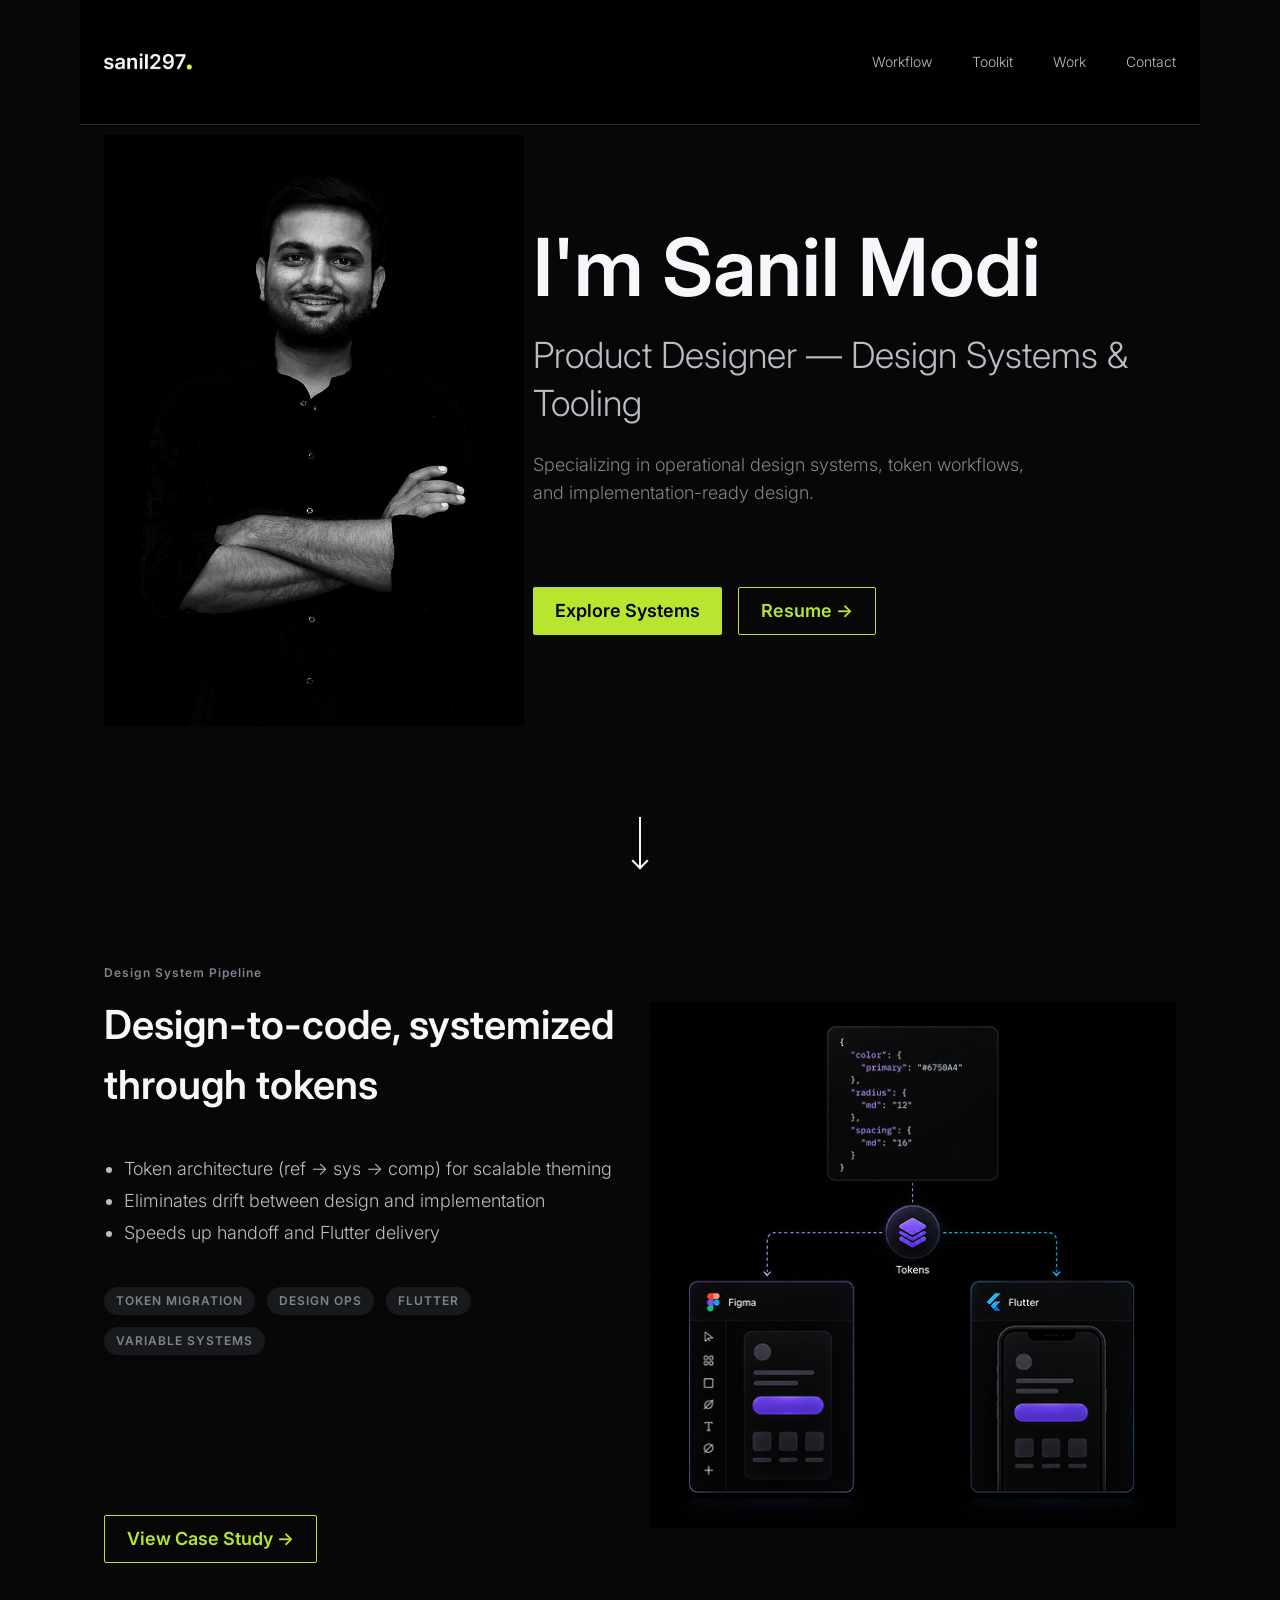
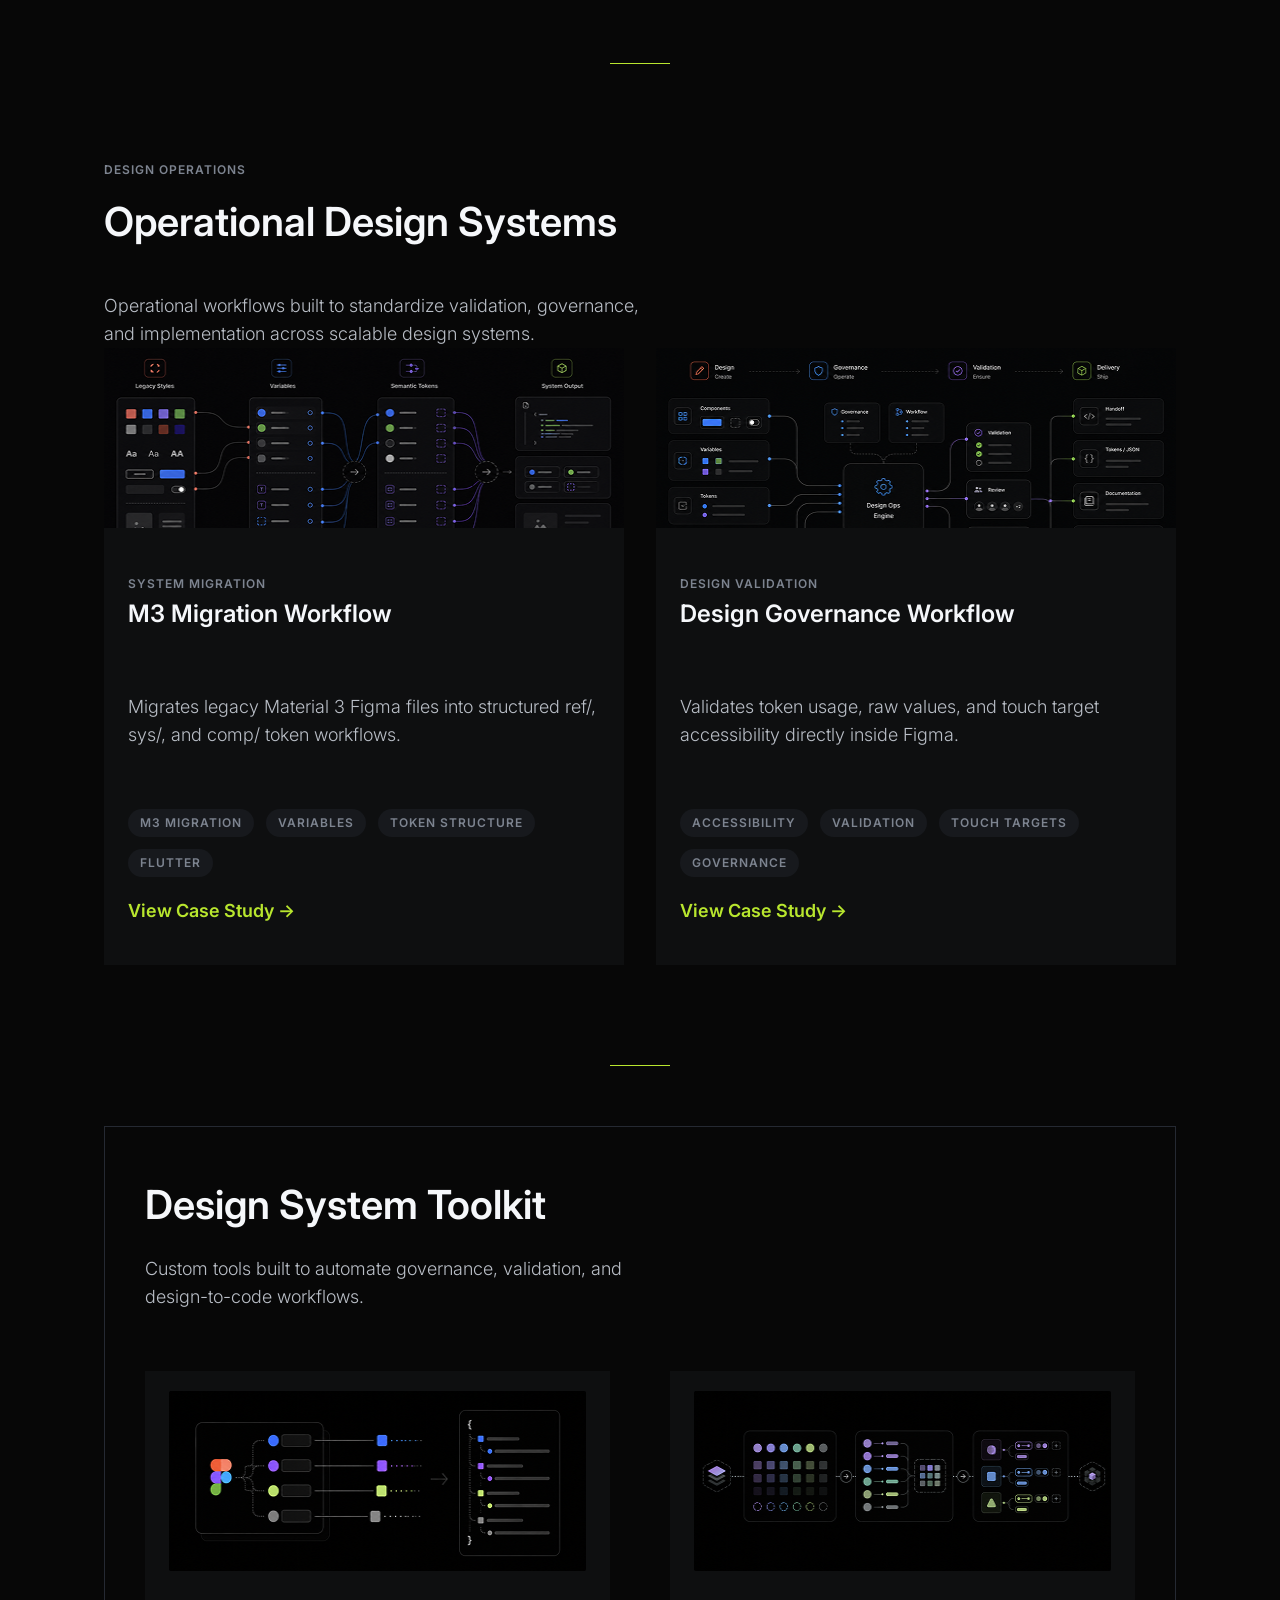
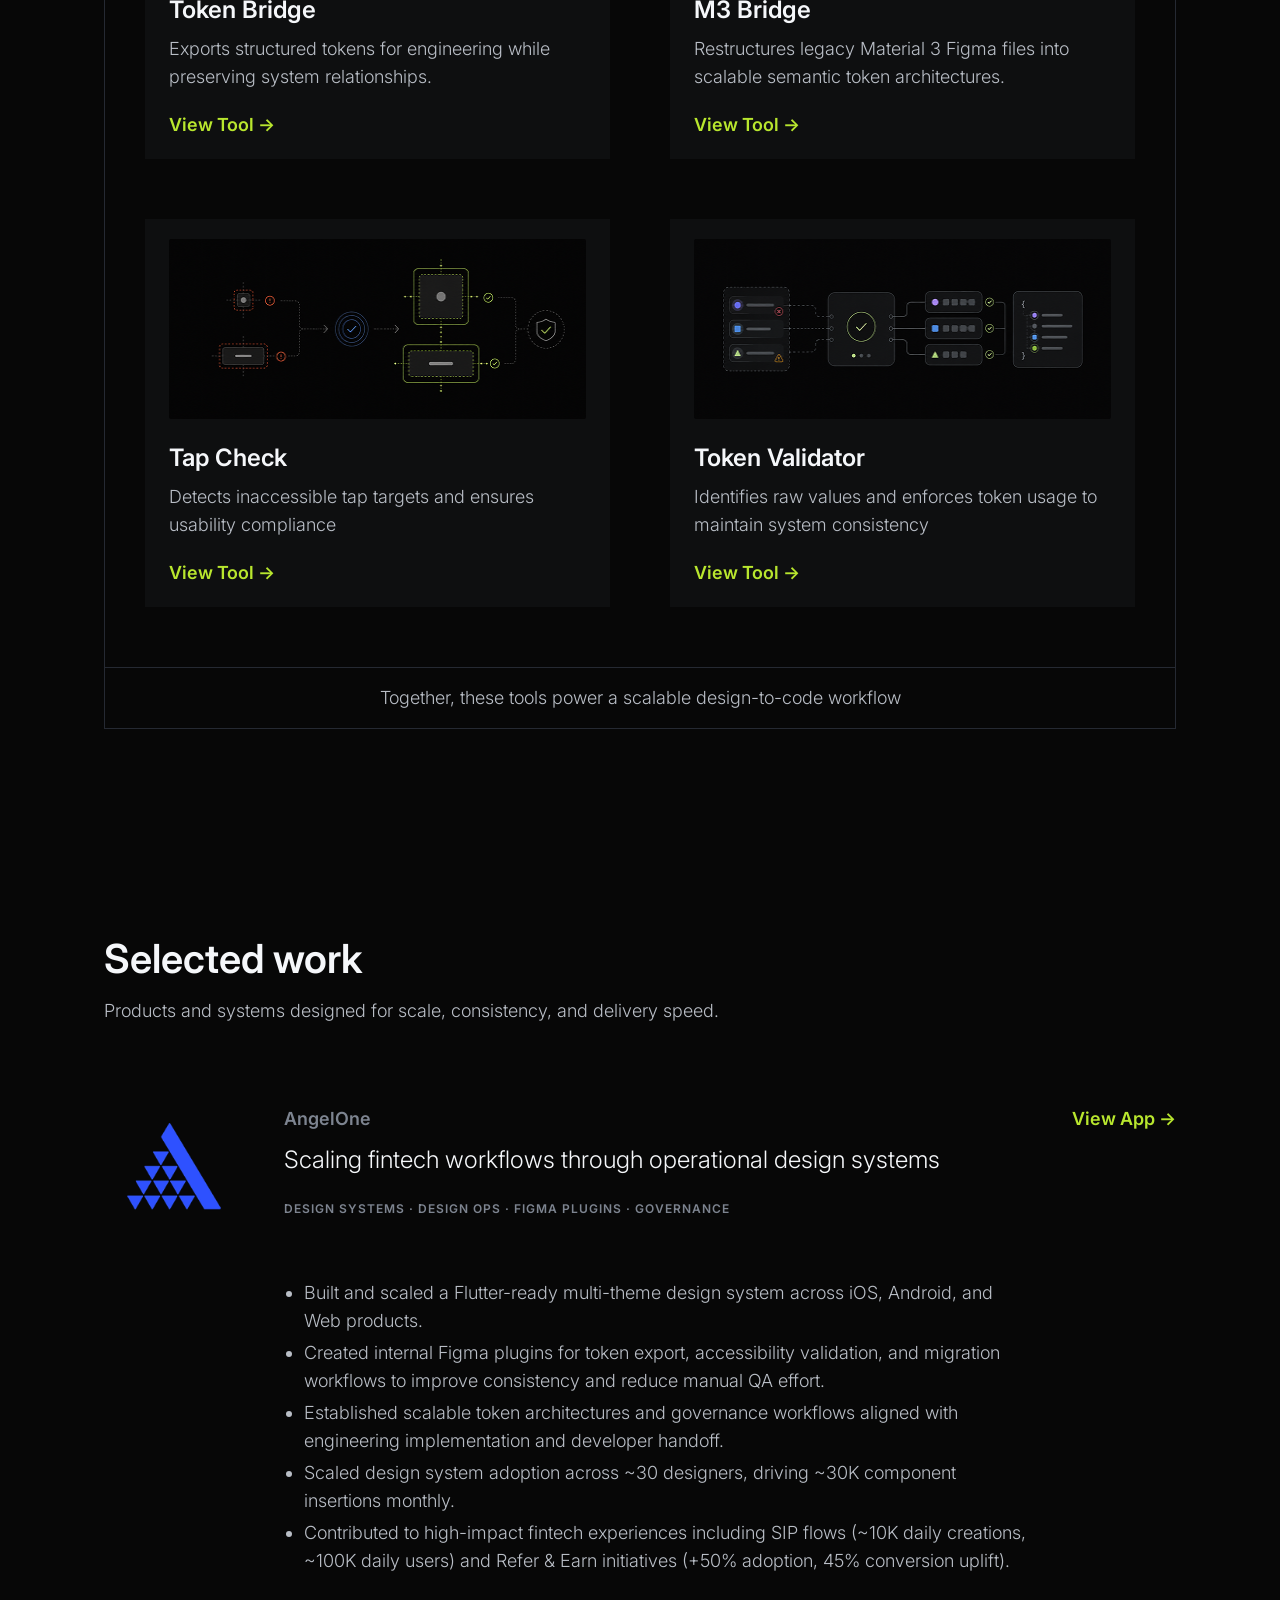
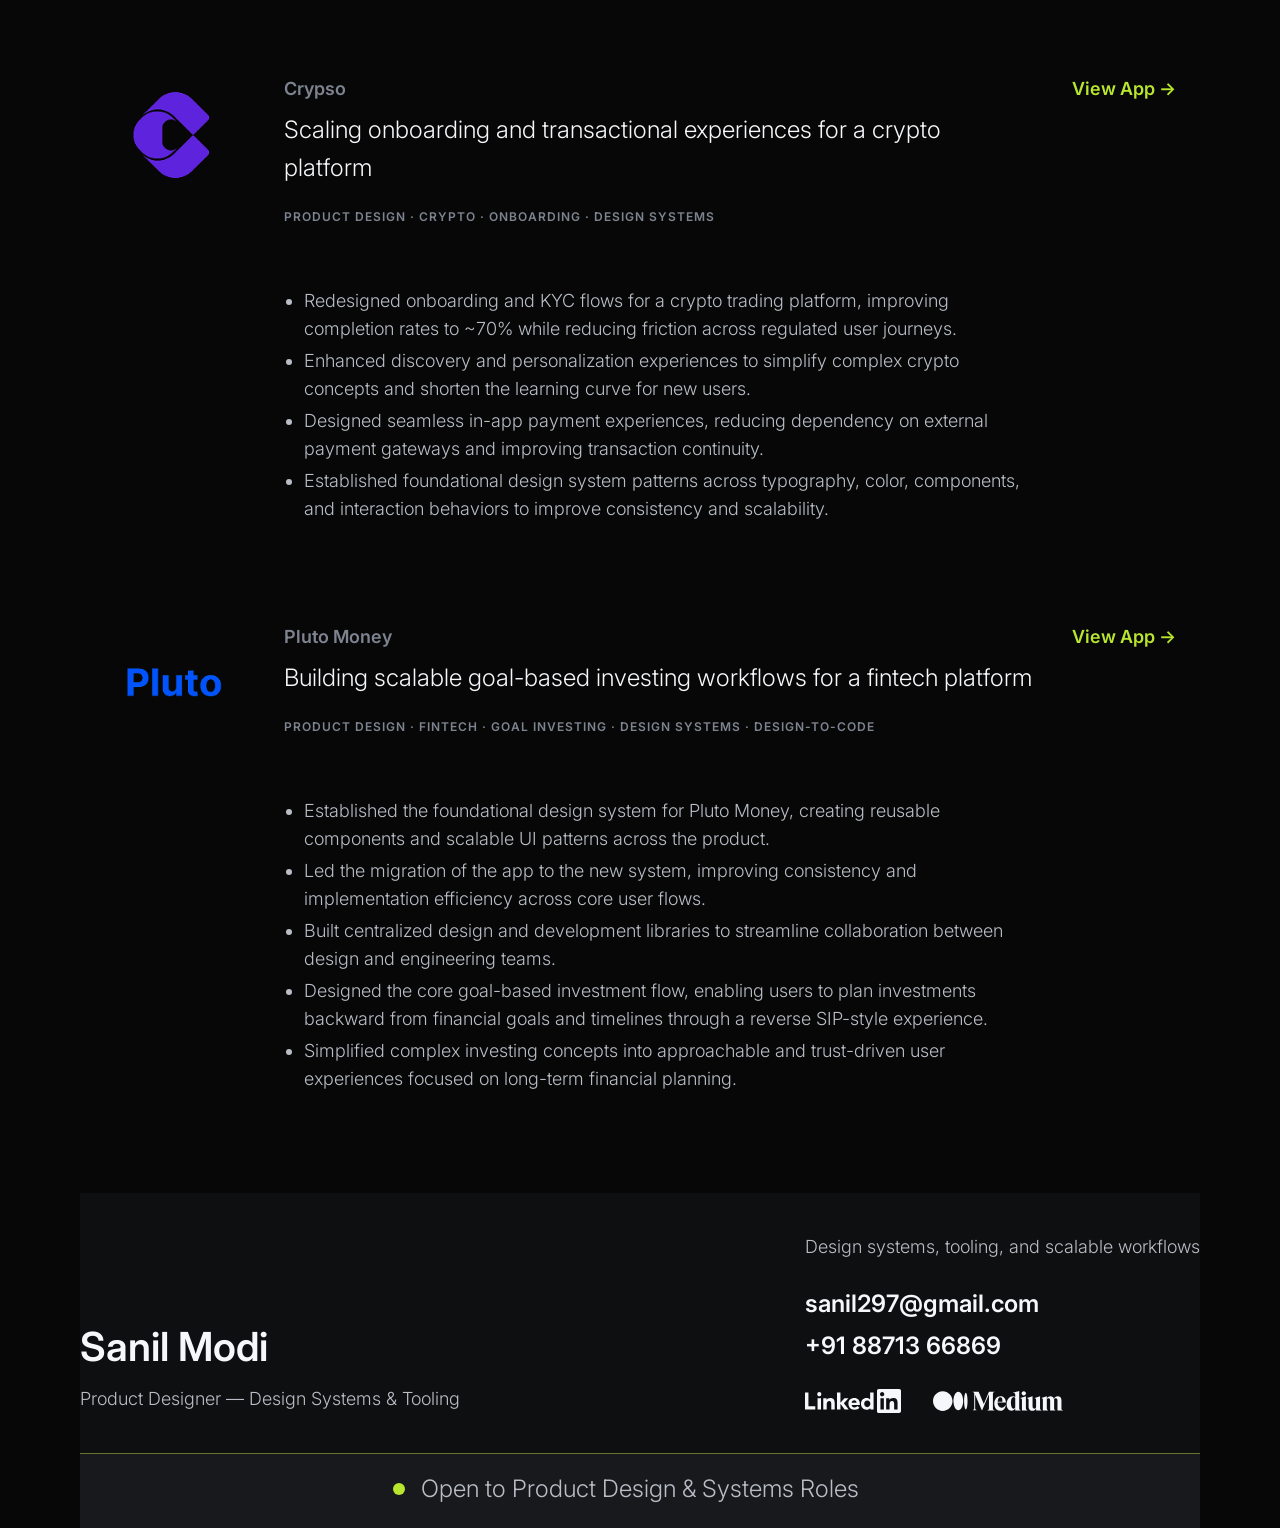
==== index.html @ 018dce3c "link updated for footer" ====
<!DOCTYPE html>
<html lang="en">

<head>
    <meta charset="UTF-8" />
    <meta name="viewport" content="width=device-width, initial-scale=1.0" />

    <title>Sanil Modi - Product Designer</title>

    <link rel="preconnect" href="https://fonts.googleapis.com">
    <link rel="preconnect" href="https://fonts.gstatic.com" crossorigin>

    <link href="https://fonts.googleapis.com/css2?family=Inter:wght@300;400;500;600;700;800&display=swap"
        rel="stylesheet" />

    <link rel="stylesheet" href="style.css" />
</head>

<body>

    <div class="page-container">
        <!-- NAVBAR -->

        <header class="navbar">

            <a href="index.html">
                <img class="logo_img" src="assets/sanil297_logo.png" alt="">

            </a>

            <nav class="nav-links" id="navLinks">

                <a href="#workflow" class="bdy14">
                    Workflow
                </a>

                <a href="#toolkit" class="bdy14">
                    Toolkit
                </a>

                <a href="#work" class="bdy14">
                    Work
                </a>

                <a href="#contact" class="bdy14">
                    Contact
                </a>

            </nav>

            <div class="menu-btn" id="menuBtn">
                ☰
            </div>

        </header>


        <!-- HERO -->

        <section class="hero">

            <div class="hero-image">
                <img src="assets/home_1.png" alt="Sanil">
            </div>

            <div class="hero-content">

                <h1 class="hdln60-bld">
                    I'm Sanil Modi
                </h1>

                <h2 class="lbl36">
                    Product Designer — Design Systems & Tooling
                </h2>

                <p class="bdy18 margin-bottom-80">
                    Specializing in operational design systems, token workflows, and implementation-ready design.
                </p>

                <div class="hero-buttons">

                    <a href="#workflow" class="btn btn-primary bdy14-bld">
                        Explore Systems
                    </a>

                    <a href="resume.html" class="btn btn-secondary bdy14-bld" target="_blank">
                        Resume →
                    </a>

                </div>
            </div>

        </section>

        <div class="hero-scroll">
            <a href="#workflow" class="scroll-arrow"></a>
        </div>


        <!-- PIPELINE -->

        <section class="section" id="workflow">

            <div class="section-grid">

                <div class="section-left">

                    <span class="section-label mt12-bld">
                        Design System Pipeline
                    </span>

                    <h2 class="hdln40-bld margin-bottom-40">
                        Design-to-code,
                        systemized through tokens
                    </h2>


                    <ul class="workflow-list bdy18 txt2 margin-bottom-40 ">
                        <li>
                            Token architecture (ref → sys → comp) for scalable theming
                        </li>
                        <li>
                            Eliminates drift between design and implementation
                        </li>
                        <li>
                            Speeds up handoff and Flutter delivery
                        </li>
                    </ul>

                    <div class="tag-group margin-bottom-160">

                        <span class="mt12">TOKEN MIGRATION</span>
                        <span class="mt12">DESIGN OPS</span>
                        <span class="mt12">FLUTTER</span>
                        <span class="mt12">VARIABLE SYSTEMS</span>

                    </div>

                    <a href="workflow-design-to-code.html" class="btn btn-secondary bdy14-bld">
                        View Case Study →
                    </a>

                </div>

                <div class="section-right">
                    <img src="assets/home_2.png" alt="">
                </div>

            </div>

        </section>

        <div class="insight-divider-na"></div>

        <!-- DESIGN OPERATIONS -->

        <section class="section">

            <div class="section-header">

                <span class="section-label mt12">
                    DESIGN OPERATIONS
                </span>

                <h2 class="hdln40-bld margin-bottom-40">
                    Operational Design Systems
                </h2>

                <p class="bdy18">
                    Operational workflows built to standardize validation, governance, <br>
                    and implementation across scalable design systems.
                </p>

            </div>

            <div class="operational-grid">

                <!-- CARD 1 -->

                <div class="operational-card">

                    <img src="assets/home_3.png" alt="Migration Workflow">

                    <div class="operational-content">

                        <span class="mt12 txt3 margin-bottom-8">
                            SYSTEM MIGRATION
                        </span>

                        <h3 class="lbl24-bld margin-bottom-60">
                            M3 Migration Workflow
                        </h3>

                        <p class="bdy18 txt2 margin-bottom-60">
                            Migrates legacy Material 3 Figma files into structured ref/, sys/, and comp/ token
                            workflows.
                        </p>

                        <div class="tag-group">

                            <span class="mt12">M3 Migration</span>
                            <span class="mt12">Variables</span>
                            <span class="mt12">Token Structure</span>
                            <span class="mt12">Flutter</span>

                        </div>

                        <a href="#" class="work-link lbl18-bld margin-top-100">
                            View Case Study →
                        </a>

                    </div>

                </div>

                <!-- DESIGN VALIDATION -->

                <div class="operational-card">

                    <img src="assets/home_4.png" alt="Governance Workflow">

                    <div class="operational-content">

                        <span class="mt12 txt3 margin-bottom-8 ">
                            DESIGN VALIDATION
                        </span>

                        <h3 class="lbl24-bld margin-bottom-60">
                            Design Governance Workflow
                        </h3>

                        <p class="bdy18 txt2 margin-bottom-60">
                            Validates token usage, raw values, and touch target accessibility directly inside Figma.
                        </p>

                        <div class="tag-group">

                            <span class="mt12">ACCESSIBILITY</span>
                            <span class="mt12">Validation</span>
                            <span class="mt12">Touch Targets</span>
                            <span class="mt12">Governance</span>

                        </div>

                        <a href="#" class="work-link lbl18-bld margin-top-100">
                            View Case Study →
                        </a>

                    </div>

                </div>

            </div>

        </section>

        <div class="insight-divider-na"></div>

        <!-- Design System Toolkit -->

        <section class="section" id="toolkit">
            <div class="toolkit-border-section">
                <div class="content">
                    <div class="section-header">

                        <h2 class="hdln40-bld margin-bottom-20">
                            Design System Toolkit
                        </h2>

                        <p class="bdy18 margin-bottom-60">
                            Custom tools built to automate governance, validation, and <br>
                            design-to-code workflows.
                        </p>

                    </div>

                    <div class="toolkit-grid">

                        <div class="tool-card">

                            <img src="assets/home_5.png" alt="">

                            <h3 class="lbl24-bld">
                                Token Bridge
                            </h3>

                            <p class="bdy18">
                                Exports structured tokens for engineering while preserving system relationships.
                            </p>

                            <a href="token-bridge.html" class="work-link lbl18-bld margin-top-100">
                                View Tool →
                            </a>

                        </div>

                        <div class="tool-card">

                            <img src="assets/home_6.png" alt="">

                            <h3 class="lbl24-bld">
                                M3 Bridge
                            </h3>

                            <p class="bdy18">
                                Restructures legacy Material 3 Figma files into scalable semantic token architectures.
                            </p>

                            <a href="m3-bridge.html" class="work-link lbl18-bld margin-top-100">
                                View Tool →
                            </a>

                        </div>

                        <div class="tool-card">

                            <img src="assets/home_7.png" alt="">

                            <h3 class="lbl24-bld">
                                Tap Check
                            </h3>

                            <p class="bdy18">
                                Detects inaccessible tap targets and ensures usability compliance
                            </p>

                            <a href="tapcheck.html" class="work-link lbl18-bld margin-top-100">
                                View Tool →
                            </a>

                        </div>

                        <div class="tool-card">

                            <img src="assets/home_8.png" alt="">

                            <h3 class="lbl24-bld">
                                Token Validator
                            </h3>

                            <p class="bdy18">
                                Identifies raw values and enforces token usage to maintain system consistency
                            </p>

                            <a href="token-validator.html" class="work-link lbl18-bld margin-top-100">
                                View Tool →
                            </a>

                        </div>

                    </div>
                </div>

                <div class="card-footer bdy18">
                    Together, these tools power a scalable design-to-code workflow
                </div>

                <!-- <div class="note bdy18">
                    Together, these tools power a scalable design-to-code workflow
                </div> -->
            </div>
        </section>


        <!-- SELECTED WORK -->

        <section class="section" id="work">

            <div class="section-header margin-bottom-80">

                <h2 class="hdln40-bld margin-bottom-8">
                    Selected work
                </h2>

                <p class="bdy18">
                    Products and systems designed for scale, consistency, and delivery speed.
                </p>

            </div>

            <div class="work-list">


                <div class="work-item">

                    <img src="assets/home_9.png" alt="">

                    <div class="work-content">

                        <p class="section-label margin-bottom-8 lbl18-bld">
                            AngelOne
                        </p>

                        <h3 class="lbl24">
                            Scaling fintech workflows through operational design systems
                        </h3>

                        <p class="mt12">
                            DESIGN SYSTEMS · DESIGN OPS · FIGMA PLUGINS · GOVERNANCE
                        </p>

                        <ul class="workflow-list margin-top-40 bdy18 txt2">
                            <li>
                                Built and scaled a Flutter-ready multi-theme design system across iOS, Android, and Web
                                products.
                            </li>
                            <li>
                                Created internal Figma plugins for token export, accessibility validation, and migration
                                workflows to improve consistency and reduce manual QA effort.
                            </li>
                            <li>
                                Established scalable token architectures and governance workflows aligned with
                                engineering implementation and developer handoff.
                            </li>
                            <li>
                                Scaled design system adoption across ~30 designers, driving ~30K component insertions
                                monthly.
                            </li>
                            <li>
                                Contributed to high-impact fintech experiences including SIP flows (~10K daily
                                creations, ~100K daily users) and Refer & Earn initiatives (+50% adoption, 45%
                                conversion uplift).
                            </li>
                        </ul>
                    </div>

                    <a href="#" class="work-link lbl18-bld">
                        View App →
                    </a>

                </div>


                <div class="work-item">

                    <img src="assets/home_10.png" alt="">

                    <div class="work-content">
                        <p class="section-label margin-bottom-8 lbl18-bld">
                            Crypso
                        </p>

                        <h3 class="lbl24">
                            Scaling onboarding and transactional experiences for a crypto platform
                        </h3>

                        <p class="mt12">
                            PRODUCT DESIGN · CRYPTO · ONBOARDING · DESIGN SYSTEMS
                        </p>

                        <ul class="workflow-list margin-top-40 bdy18 txt2">
                            <li>
                                Redesigned onboarding and KYC flows for a crypto trading platform, improving completion
                                rates to ~70% while reducing friction across regulated user journeys.
                            </li>
                            <li>
                                Enhanced discovery and personalization experiences to simplify complex crypto concepts
                                and shorten the learning curve for new users.
                            </li>
                            <li>
                                Designed seamless in-app payment experiences, reducing dependency on external payment
                                gateways and improving transaction continuity.
                            </li>
                            <li>
                                Established foundational design system patterns across typography, color, components,
                                and interaction behaviors to improve consistency and scalability.
                            </li>
                        </ul>
                    </div>

                    <a href="#" class="work-link lbl18-bld">
                        View App →
                    </a>

                </div>


                <div class="work-item">

                    <img src="assets/home_11.png" alt="">

                    <div class="work-content">
                        <p class="section-label margin-bottom-8 lbl18-bld">
                            Pluto Money
                        </p>

                        <h3 class="lbl24">
                            Building scalable goal-based investing workflows for a fintech platform
                        </h3>

                        <p class="mt12">
                            PRODUCT DESIGN · FINTECH · GOAL INVESTING · DESIGN SYSTEMS · DESIGN-TO-CODE
                        </p>

                        <ul class="workflow-list margin-top-40 bdy18 txt2">
                            <li>
                                Established the foundational design system for Pluto Money, creating reusable components
                                and scalable UI patterns across the product.
                            </li>
                            <li>
                                Led the migration of the app to the new system, improving consistency and implementation
                                efficiency across core user flows.
                            </li>
                            <li>
                                Built centralized design and development libraries to streamline collaboration between
                                design and engineering teams.
                            </li>
                            <li>
                                Designed the core goal-based investment flow, enabling users to plan investments
                                backward from financial goals and timelines through a reverse SIP-style experience.
                            </li>
                            <li>
                                Simplified complex investing concepts into approachable and trust-driven user
                                experiences focused on long-term financial planning.
                            </li>
                        </ul>
                    </div>

                    <a href="#" class="work-link lbl18-bld">
                        View App →
                    </a>

                </div>

            </div>

        </section>

        <!-- FOOTER -->

        <footer class="footer" id="contact">

            <!-- MAIN -->

            <div class="footer-main">

                <!-- LEFT -->

                <div class="footer-left">

                    <h2 class="hdln40-bld">
                        Sanil Modi
                    </h2>

                    <p class="bdy18 text2">
                        Product Designer — Design Systems & Tooling
                    </p>

                </div>

                <!-- RIGHT -->

                <div class="footer-right">

                    <p class="bdy18 footer-note">
                        Design systems, tooling, and scalable workflows
                    </p>

                    <div class="footer-contact">

                        <a href="mailto:sanil297@gmail.com" class="lbl24-bld">
                            sanil297@gmail.com
                        </a>

                        <a href="tel:+918871368690" class="lbl24-bld">
                            +91 88713 66869
                        </a>

                    </div>

                    <div class="footer-socials">

                        <a href="https://www.linkedin.com/in/sanil297" class="social-link bdy18-bld">
                            <img class="linkedIn" src="assets/linkedin.svg" alt="">
                        </a>

                        <a href="https://medium.com/@sanil297" class="social-link bdy18-bld">
                            <img class="medium" src="assets/medium.svg" alt="">
                        </a>

                    </div>

                </div>

            </div>

            <!-- BOTTOM -->
            <div class="footer-bottom">
                <div class="footer-live">
                    <span class="live-dot dot-lg"></span>

                    <p class="lbl24">
                        Open to Product Design & Systems Roles
                    </p>
                </div>
            </div>

        </footer>

    </div>

    <script src="script.js"></script>

</body>

</html>
---- style.css ----
:root {

    /* =========================================
       COLORS
    ========================================== */

    --bg1: #070707;
    --bg2: #0E0F10;
    --bg3: #17191D;

    --txt1: #F5F7FA;
    --txt2: #B9BEC6;
    --txt3: #7D8490;

    --highlight: #B8E62E;

    --stroke: #252932;


    /* =========================================
       TYPOGRAPHY — FONT SIZE
    ========================================== */

    --hdln60: 80px;
    --hdln40: 40px;

    --lbl36: 36px;
    --lbl24: 24px;
    --lbl18: 18px;

    --bdy18: 18px;
    --bdy14: 14px;

    --mt12: 12px;
    --mt8: 10px;

    --code14: 14px;


    /* =========================================
       TYPOGRAPHY — LINE HEIGHT
    ========================================== */

    --lh-auto: 1;

    --lh-80: 80px;
    --lh-60: 60px;
    --lh-56: 56px;
    --lh-48: 48px;
    --lh-38: 38px;
    --lh-30: 30px;
    --lh-28: 28px;
    --lh-24: 24px;
    --lh-12: 12px;


    /* =========================================
       FONT WEIGHTS
    ========================================== */

    --fw-regular: 300;
    --fw-semibold: 600;


    /* =========================================
       SPACING
    ========================================== */

    --space-4: 4px;
    --space-8: 8px;
    --space-12: 12px;
    --space-16: 16px;
    --space-20: 20px;
    --space-24: 24px;
    --space-32: 32px;
    --space-38: 38px;
    --space-40: 40px;
    --space-48: 48px;
    --space-60: 60px;
    --space-80: 80px;
    --space-100: 100px;
    --space-120: 120px;
    --space-160: 160px;


    /* =========================================
       BORDER RADIUS
    ========================================== */

    --radius-sm: 2px;
    --radius-md: 12px;
    --radius-lg: 20px;


    /* =========================================
       CONTAINER
    ========================================== */

    --container: 1120px;
}


* {
    margin: 0;
    padding: 0;
    box-sizing: border-box;
}


html {
    scroll-behavior: smooth;
}


body {
    background: var(--bg1);
    color: var(--txt1);
    font-size: var(--bdy18);
    line-height: var(--lh-28);
    font-weight: var(--fw-regular);
    font-family: 'Inter', sans-serif;
    line-height: 1.5;
    -webkit-font-smoothing: antialiased;
}

/* PAGE CONTAINER */

.page-container {
    width: 100%;
    max-width: var(--container);
    margin: 0 auto;
}

img {
    width: 100%;
    display: block;
    object-fit: cover;
}


a {
    text-decoration: none;
}


.section {
    padding: var(--space-100) var(--space-24);
}


/* TYPOGRAPHY UTILITIES */

.hdln60-bld {
    font-size: var(--hdln60);
    line-height: var(--lh-80);
    font-weight: var(--fw-semibold);
}

.hdln40-bld {
    font-size: var(--hdln40);
    line-height: var(--lh-60);
    font-weight: var(--fw-semibold);
}

.lbl36 {
    font-size: var(--lbl36);
    line-height: var(--lh-48);
    font-weight: var(--fw-regular);
}

.lbl36-bld {
    font-size: var(--lbl36);
    line-height: var(--lh-48);
    font-weight: var(--fw-semibold);
}

.lbl24 {
    font-size: var(--lbl24);
    line-height: var(--lh-38);
    font-weight: var(--fw-regular);
}

.lbl24-bld {
    font-size: var(--lbl24);
    line-height: var(--lh-38);
    font-weight: var(--fw-semibold);
}

.lbl18-bld {
    font-size: var(--lbl18);
    line-height: var(--lh-28);
    font-weight: var(--fw-semibold);
}

.bdy18-bold {
    font-size: var(--bdy18);
    line-height: var(--lh-28);
    font-weight: var(--fw-semibold);
}

.bdy18 {
    font-size: var(--bdy18);
    line-height: var(--lh-28);
    font-weight: var(--fw-regular);
}

.bdy14 {
    font-size: var(--bdy14);
    line-height: var(--lh-24);
    font-weight: var(--fw-regular);
}

.bdy14-bld {
    font-size: var(--bdy14);
    line-height: var(--lh-24);
    font-weight: var(--fw-semibold);
}

.mt12 {
    font-size: var(--mt12);
    line-height: var(--lh-12);
    font-weight: var(--fw-semibold);
    letter-spacing: 1px;
}

.mt12-bld {
    font-size: var(--mt12);
    line-height: var(--lh-12);
    font-weight: var(--fw-semibold);
    letter-spacing: 1px;
}

.mt8-bld {
    font-size: var(--mt8);
    line-height: var(--lh-12);
    font-weight: var(--fw-semibold);
    letter-spacing: 3px;
    text-transform: uppercase;
}

.code {
    font-size: var(--code14);
    line-height: var(--lh-24);
    font-family: monospace;
}

.mt8 {
    font-size: var(--mt8);
    line-height: var(--lh-12);
    font-weight: var(--fw-semibold);
    letter-spacing: 3px;
    text-transform: uppercase;
}

.txt1 {
    color: var(--txt1);
}

.txt2 {
    color: var(--txt2);
}

.txt3 {
    color: var(--txt3);
}

/* NAVBAR */

.logo_img {
    width: 88px;
}

.navbar {
    width: 100%;
    padding: var(--space-38) var(--space-24);
    display: flex;
    justify-content: space-between;
    align-items: center;
    position: sticky;
    top: 0;
    z-index: 999;
    background: rgba(0, 0, 0, 0.95);
    backdrop-filter: blur(10px);
    border-bottom: 1px solid var(--stroke);
}

.nav-links {
    display: flex;
    gap: 40px;
}

.nav-links a {
    color: var(--txt2);
    transition: 0.3s;
}

.nav-links a:hover {
    color: var(--highlight);
}

.menu-btn {
    display: none;
    cursor: pointer;
}


/* HERO */

.hero {
    min-height: 68vh;
    display: flex;
    align-items: center;
    justify-content: space-between;
    padding: 0 var(--space-24);
}

.hero-scroll {
    display: flex;
    justify-content: center;
    margin-top: 80px;
}

/* remove default anchor styles */
.scroll-arrow {
    position: relative;
    display: inline-block;
    width: 2px;
    height: 50px;
    background: var(--txt1);
    text-decoration: none;
}

/* arrow head */
.scroll-arrow::after {
    content: "";
    position: absolute;
    bottom: 0;
    left: 50%;
    width: 10px;
    height: 10px;
    border-right: 2px solid var(--txt1);
    border-bottom: 2px solid var(--txt1);
    transform: translateX(-50%) rotate(45deg);
}

.hero-image {
    flex: 0 0 40%;
}

.hero-image img {
    max-width: 420px;
}

.hero-content {
    flex: 0 0 60%;
}

.hero-content h1 {
    margin-bottom: 24px;
}

.hero-content h2 {
    color: var(--txt2);
    margin-bottom: 24px;
}

.hero-content p {
    color: var(--txt3);
    max-width: 520px;
}

.hero-buttons {
    display: flex;
    gap: 16px;
}

.content-width {
    max-width: 720px;
}

/* BUTTONS */

.btn {
    padding: 14px 22px;
    border-radius: var(--radius-sm);
    display: inline-flex;
    align-items: center;
    justify-content: center;
    transition: 0.3s ease;
    min-width: fit-content;
    height: 48px;
    font-size: var(--bdy18);
    line-height: var(--lh-28);
    font-weight: var(--fw-semibold);
}

.btn-primary {
    background: var(--highlight);
    color: #000;
}

.btn-primary:hover {
    transform: translateY(-2px);
}

.btn-secondary {
    border: 0.4px solid var(--highlight);
    color: var(--highlight);
}


/* SECTIONS */

.section-grid {
    display: grid;
    grid-template-columns: 1fr 1fr;
    gap: 20px;
    align-items: center;
}

.section-label {
    color: var(--txt3);
    margin-bottom: 16px;
    display: block;
}

.section-left p {
    color: var(--txt2);
    margin-bottom: 40px;
}


/* SECTION HEADER */

.section-header p {
    color: var(--txt2);
}

.tool-card:hover,
.operational-card:hover {
    transform: translateY(-4px);
    border-color: var(--highlight);
}

/* OPERATIONAL DESIGN SYSTEMS */

.operational-section {
    padding-top: 0;
}

.operational-grid {
    display: grid;
    grid-template-columns: repeat(2, 1fr);
    gap: 32px;
}

.operational-card {
    background: var(--bg2);
    overflow: hidden;
    transition: 0.3s ease;
}

.operational-card img {
    height: 180px;
    object-fit: fill;
}

.operational-content {
    padding: 40px 24px;
}

.tag-group span {
    color: var(--txt3);
    display: inline-flex;
    align-items: center;
    padding: 8px 12px;
    /* margin-bottom: 16px; */
    border-radius: 999px;
    background: var(--bg3);
    text-transform: uppercase;
}

.tag-group {
    display: flex;
    flex-wrap: wrap;
    gap: 12px;
    margin-bottom: 20px;
}

.operational-card .work-link {
    display: inline-block;
}

/* TOOLKIT */

.toolkit-border-section {
    border: 1px solid var(--stroke);
    margin-top: -40px;
    display: flex;
    flex-direction: column;
}

.content {
    flex: 1;
    padding: 48px 40px 60px;
}

.card-footer {
    padding: 16px 0px;
    border-top: 1px solid var(--stroke);
    color: var(--txt2);
    text-align: center;
}

.toolkit-grid {
    display: grid;
    grid-template-columns: repeat(2, 1fr);
    gap: 60px;
}

.tool-card {
    background: var(--bg2);
    padding: 20px 24px;
    transition: 0.3s ease;
}

.tool-card img {
    height: 180px;
    object-fit: fill;
    margin-bottom: 20px;
}

.tool-card h3 {
    margin-bottom: 6px;
}

.tool-card p {
    color: var(--txt2);
    margin-bottom: 20px;
}

.tool-card a {
    color: var(--highlight);
}

.section-footer-note {
    width: 100%;
    padding: 24px;
    margin-top: 40px;
    border-top: 1px solid var(--stroke);
    background: var(--bg2);
    text-align: center;
    color: var(--txt2);
}


/* WORK */

.work-list {
    display: flex;
    flex-direction: column;
    gap: 100px;
}

.work-item {
    display: grid;
    grid-template-columns: 140px 1fr auto;
    gap: 40px;
    align-items: start;
}

.work-item img {
    height: 120px;
    object-fit: cover;
}

.work-content h3 {
    margin: 8px 0 24px;
}

.work-content span {
    color: var(--highlight);
    display: block;
    margin-bottom: 20px;
}

.work-content p {
    color: var(--txt3);
    max-width: 700px;
}

.work-link {
    color: var(--highlight);
    white-space: nowrap;
}


/* =========================================
FOOTER
========================================= */

/* MAIN */

.footer-main {
    /* min-height: 640px; */
    padding: 40px 0;
    display: flex;
    justify-content: space-between;
    align-items: flex-end;
    gap: 120px;
    background: var(--bg2);
}

/* LEFT */

.footer-left {
    display: flex;
    flex-direction: column;
    gap: 8px;
}

.footer-left p {
    color: var(--txt2);
}

/* RIGHT */

.footer-right {
    display: flex;
    flex-direction: column;
    gap: 24px;
    max-width: 620px;
}

.footer-note {
    color: var(--txt2);
}

/* CONTACT */

.footer-contact {
    display: flex;
    flex-direction: column;
    gap: 4px;
}

.footer-contact a {
    color: var(--txt1);
    text-decoration: none;
    width: fit-content;
}

/* SOCIALS */

.footer-socials {
    display: flex;
    align-items: center;
    gap: 32px;
}

.social-link {
    display: flex;
    align-items: center;
    gap: 10px;
    color: var(--txt1);
    text-decoration: none;
}

.medium {
    height: 20px;
}

.linkedIn {
    height: 24px;
}

/* BOTTOM */

.footer-bottom {
    border-top: 1px solid rgba(215, 255, 63, 0.4);
    background: var(--bg3);
    padding: 16px 24px 20px;
    text-align: center;
}

.footer-bottom p {
    color: var(--txt2);
}

/* RESPONSIVE */

@media (max-width: 900px) {

    .footer-main {
        min-height: auto;
        flex-direction: column;
        align-items: flex-start;
        gap: 80px;
        padding: 80px 24px;
    }

    .footer-right {
        gap: 40px;
    }

    .footer-contact a {
        font-size: 28px;
        line-height: 1.3;
    }

    .footer-bottom p {
        font-size: 18px;
    }

}


/* MOBILE */

@media (max-width: 900px) {

    .hero {
        flex-direction: column;
        padding-top: 120px;
    }

    .section-grid {
        grid-template-columns: 1fr;
    }

    .toolkit-grid {
        grid-template-columns: 1fr;
    }

    .work-item {
        grid-template-columns: 1fr;
    }

    .nav-links {
        position: absolute;
        top: 80px;
        right: 8%;

        background: #111;
        padding: 20px;

        border: 1px solid var(--stroke);

        flex-direction: column;

        display: none;
    }

    .nav-links.active {
        display: flex;
    }

    .menu-btn {
        display: block;
    }

    .hdln60-bld {
        font-size: 52px;
        line-height: 56px;
    }

    .hdln40-bld {
        font-size: 32px;
        line-height: 40px;
    }

    .operational-grid {
        grid-template-columns: 1fr;
    }

    .footer-socials {
        flex-wrap: wrap;
        gap: 16px;
    }
}

/* =========================================
token bridge
========================================= */

.token-note {
    background: var(--bg3);
    padding: 4px 12px;
    display: flex;
    justify-content: center;
    align-items: center;
    text-align: start;
    color: var(--txt2);
    border-left: 4px solid var(--stroke);
}

.before-after-grid {
    display: grid;
    grid-template-columns: 1fr 1fr;
    gap: 16px;
    align-items: start;
}

.compare-card {
    display: flex;
    flex-direction: column;
    align-self: start;
}

.compare-card .workflow-list {
    margin-top: 0;
}

/* =========================================
WORKFLOW PAGE
========================================= */


.workflow-hero {
    padding: 60px 24px;
}

.workflow-hero-grid {
    display: flex;
    justify-content: space-between;
    align-items: end;
    gap: 240px;
}

.workflow-hero h1 {
    margin: 12px 0 20px;
    ;
    max-width: 720px;
}

.workflow-tags {
    display: flex;
    flex-wrap: wrap;
    gap: 12px;
    margin-bottom: 32px;
}

.workflow-problem-section,
.workflow-approach,
.workflow-transformations {
    margin: 60px 24px;
}

.workflow-problem-grid,
.workflow-approach-grid,
.transformation-grid {
    display: grid;
    grid-template-columns: 1fr 1fr;
    gap: 60px;
    align-items: flex-start;
}

.workflow-caption {
    margin-top: 16px;
    color: var(--txt3);
    font-size: 12px;
}

.insight-divider-na {
    height: 1px;
    width: 60px;
    background: var(--highlight);
    margin: 0px auto;
}

.workflow-divider,
.insight-divider {
    height: 1px;
    width: 60px;
    background: var(--highlight);
    margin: 0px auto 30px;
    ;
}

.workflow-divider,
.insight-divider-bottom {
    height: 1px;
    width: 60px;
    background: var(--highlight);
    margin: 40px auto 0px;
    ;
}

.workflow-insight {
    padding: 60px 24px;
    align-items: center;
    text-align: center;
}

.workflow-list {
    margin-top: 24px;
    padding-left: 20px;
    display: flex;
    flex-direction: column;
    gap: 4px;
}

.transformation-module {
    padding: 80px 0;
    border-top: 1px solid var(--stroke);
}

.transformation-intro {
    margin-bottom: 40px;
    color: var(--txt2);
}

.copy-block {
    margin-bottom: 40px;
}

/* =========================================
MAPPING TABLE
========================================= */

.mapping-table {
    margin-top: 24px;
    border: 1px solid var(--stroke);
    width: 100%;
    /* min-width: 450px; */
}

.mapping-row {
    display: grid;

    min-height: fit-content;
    min-width: fit-content;

    border-bottom: 1px solid var(--stroke);
}

/* 2 COLUMN */

.mapping-row.two-col {
    grid-template-columns: 1fr 1fr;
}

/* 1 COLUMN */

.mapping-row.one-col {
    grid-template-columns: 1fr;
}

.mapping-row:last-child {
    border-bottom: none;
}

/* CELLS */

.mapping-row span {
    display: flex;
    align-items: center;
    padding: 8px 18px;
    line-height: 1.5;
    color: var(--txt2);
}

/* VERTICAL DIVIDER */

.mapping-row span:first-child {
    border-right: 1px solid var(--stroke);
}

/* HEADER */

.mapping-header {
    background: var(--bg3);
}

/* BOTTOM CAPTION */
.mapping-caption {
    margin-top: 24px;
    text-align: center;
    color: var(--txt3);
    max-width: 720px;
    margin-left: auto;
    margin-right: auto;
    line-height: 1.7;
}

.code-comparison {
    display: flex;
    align-items: stretch;
    gap: 4px;
    height: 100%;
    min-width: 0;
}

.code-card-wrapper {
    flex: 1;
    display: flex;
    flex-direction: column;
    height: 100%;
    min-width: 0;
}

/* CAPTION */

.code-caption {
    margin-top: 20px;
    display: flex;
    flex-direction: column;
    align-items: center;
    text-align: center;
    color: var(--txt3);
}


.code-caption span {
    color: var(--txt3);
}

.code-card {
    flex: 1;
    display: flex;
    flex-direction: column;
    justify-content: flex-start;
    background: var(--bg3);
    padding: 16px;
    min-width: 0;
    height: 100%;
    overflow: hidden;
}

.code-card pre {
    margin: 0;
    overflow-x: auto;
    overflow-y: hidden;
    white-space: pre;
    /* word-break: break-word; */
    width: 100%;
}

.code-card code {
    font-family: 'Inter', sans-serif;
    font-size: var(--bdy14);
    line-height: var(--lh-24);
    font-weight: 100;
    color: var(--txt2);
    -webkit-font-smoothing: antialiased;
    display: block;
    max-width: 100%;
}

.code-label {
    margin-bottom: 20px;
    color: var(--txt3);
    font-size: var(--mt12);
}

.comparison-arrow {
    display: flex;
    align-items: center;
    justify-content: center;
    color: var(--txt3);
    font-size: 24px;
    flex-shrink: 0;
}

.transformation-grid>* {
    min-width: 0;
}

@media (max-width: 900px) {

    .workflow-hero-grid,
    .workflow-problem-grid,
    .workflow-approach-grid,
    .transformation-grid,
    .code-comparison {
        grid-template-columns: 1fr;
        display: grid;
    }

    .comparison-arrow {
        display: none;
    }

}

.transformation-rule {
    margin-top: 32px;
    padding: 16px 20px;
    border: 1px solid var(--stroke);
    background: var(--bg2);
    color: var(--txt2);
}

.transformation-insight {
    margin-top: 32px;
    padding-top: 24px;
    border-top: 1px solid var(--stroke);
}

.transformation-insight p {
    color: var(--txt2);
    max-width: 760px;
}

.note {
    background: var(--bg3);
    height: 48px;
    display: flex;
    justify-content: center;
    align-items: center;
    text-align: center;
}

.border-section {
    margin: 100px auto;
    padding: 30px;
    border: 1px solid var(--stroke);
    gap: 70px;
    display: grid;
}

.hide {
    visibility: hidden;
}

.margin-bottom-8 {
    margin-bottom: 8px !important;
}

.margin-bottom-16 {
    margin-bottom: 16px;
}

.margin-bottom-20 {
    margin-bottom: 20px;
}

.margin-bottom-40 {
    margin-bottom: var(--space-40);
}

.margin-bottom-60 {
    margin-bottom: var(--space-60);
}

.margin-bottom-80 {
    margin-bottom: 80px;
}

.margin-bottom-100 {
    margin-bottom: 100px;
}

.margin-bottom-160 {
    margin-bottom: var(--space-160);
}

.margin-top-20 {
    margin-top: 20px;
}
.margin-top-24 {
    margin-top: 24px;
}

.margin-top-40 {
    padding-top: 40px !important;
}

.margin-top-60 {
    padding-top: 60px;
}

.margin-top-80 {
    padding-top: 80px;
}

.padding-top-100 {
    padding-top: 100px;
}

.note-btn {
    justify-content: space-between;
    padding: 40px 20px;
}

/* =========================================
RESUME PAGE
========================================= */

.resume-nav {

    display: flex;
    align-items: center;

    gap: 16px;
}

.resume-nav a {
    color: var(--txt2);
    text-decoration: none;
}

.resume-nav .active {
    color: var(--txt1);
}

/* HERO */

.resume-hero {

    padding: 120px 24px 140px;

    display: flex;
    justify-content: space-between;
    align-items: center;

    gap: 80px;
}

.resume-hero-left {
    display: flex;
    flex-direction: column;
    gap: 4px;
}

.resume-tags {

    display: flex;
    flex-wrap: wrap;

    gap: 12px;

    margin-top: 8px;
}

.resume-actions {

    display: flex;
    align-items: center;

    gap: 20px;
}

/* PREVIEW SECTION */

.resume-preview-section {

    padding: 0 24px 160px;
}

.resume-preview-meta {

    display: flex;
    justify-content: space-between;
    align-items: center;

    margin-bottom: 20px;

    color: var(--txt3);

    text-transform: uppercase;

    letter-spacing: 0.08em;
}

/* PDF */

.resume-preview {

    width: 100%;

    background: white;

    overflow: hidden;
}

.resume-preview iframe {

    width: 100%;

    height: 1400px;

    display: block;
}

/* RESPONSIVE */

@media (max-width: 900px) {

    .resume-hero {

        flex-direction: column;
        align-items: flex-start;

        gap: 48px;

        padding: 80px 24px;
    }

    .resume-actions {

        flex-direction: column;
        width: 100%;

        align-items: stretch;
    }

    .resume-preview-meta {

        flex-direction: column;
        align-items: flex-start;

        gap: 12px;
    }

    .resume-preview iframe {
        height: 900px;
    }

    .before-after-grid {
        grid-template-columns: 1fr;
        gap: 60px;
    }
}

/* =========================================
LIVE TEXT
========================================= */

.footer-live {

    position: relative;

    display: inline-flex;
    align-items: center;
    justify-content: center;
}

/* DOT */

.footer-live .live-dot {

    position: absolute;

    left: -28px;
}


.live-text {

    display: flex;
    align-items: center;

    gap: 12px;
}

/* DOT */

.live-dot {

    border-radius: 50%;

    background: var(--highlight);

    flex-shrink: 0;

    animation: livePulse 1.8s infinite ease-in-out;
}

/* SIZES */

.dot-sm {
    width: var(--mt8);
    height: var(--mt8);
}

.dot-lg {
    width: var(--mt12);
    height: var(--mt12);
}

/* ANIMATION */

@keyframes livePulse {

    0% {
        opacity: 1;
        transform: scale(1);
    }

    50% {
        opacity: 0;
        transform: scale(0.85);
    }

    100% {
        opacity: 1;
        transform: scale(1);
    }
}
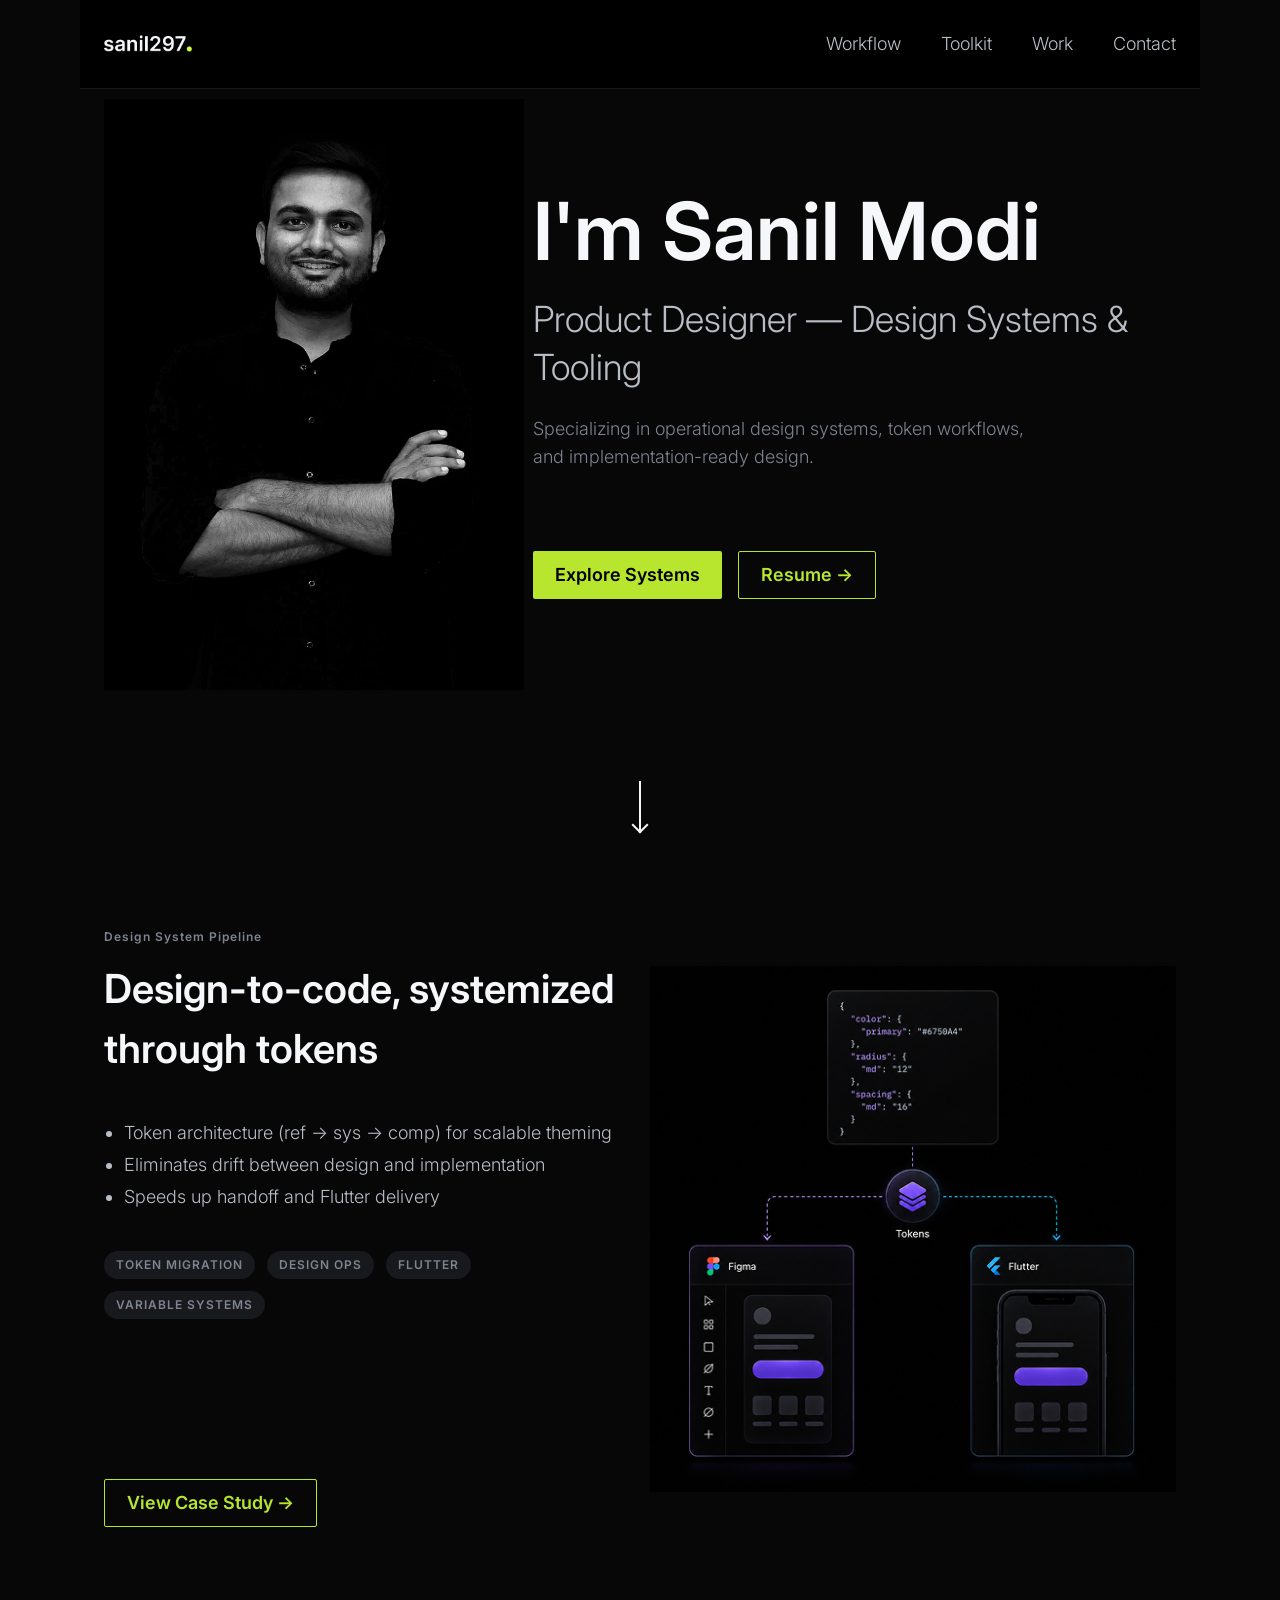
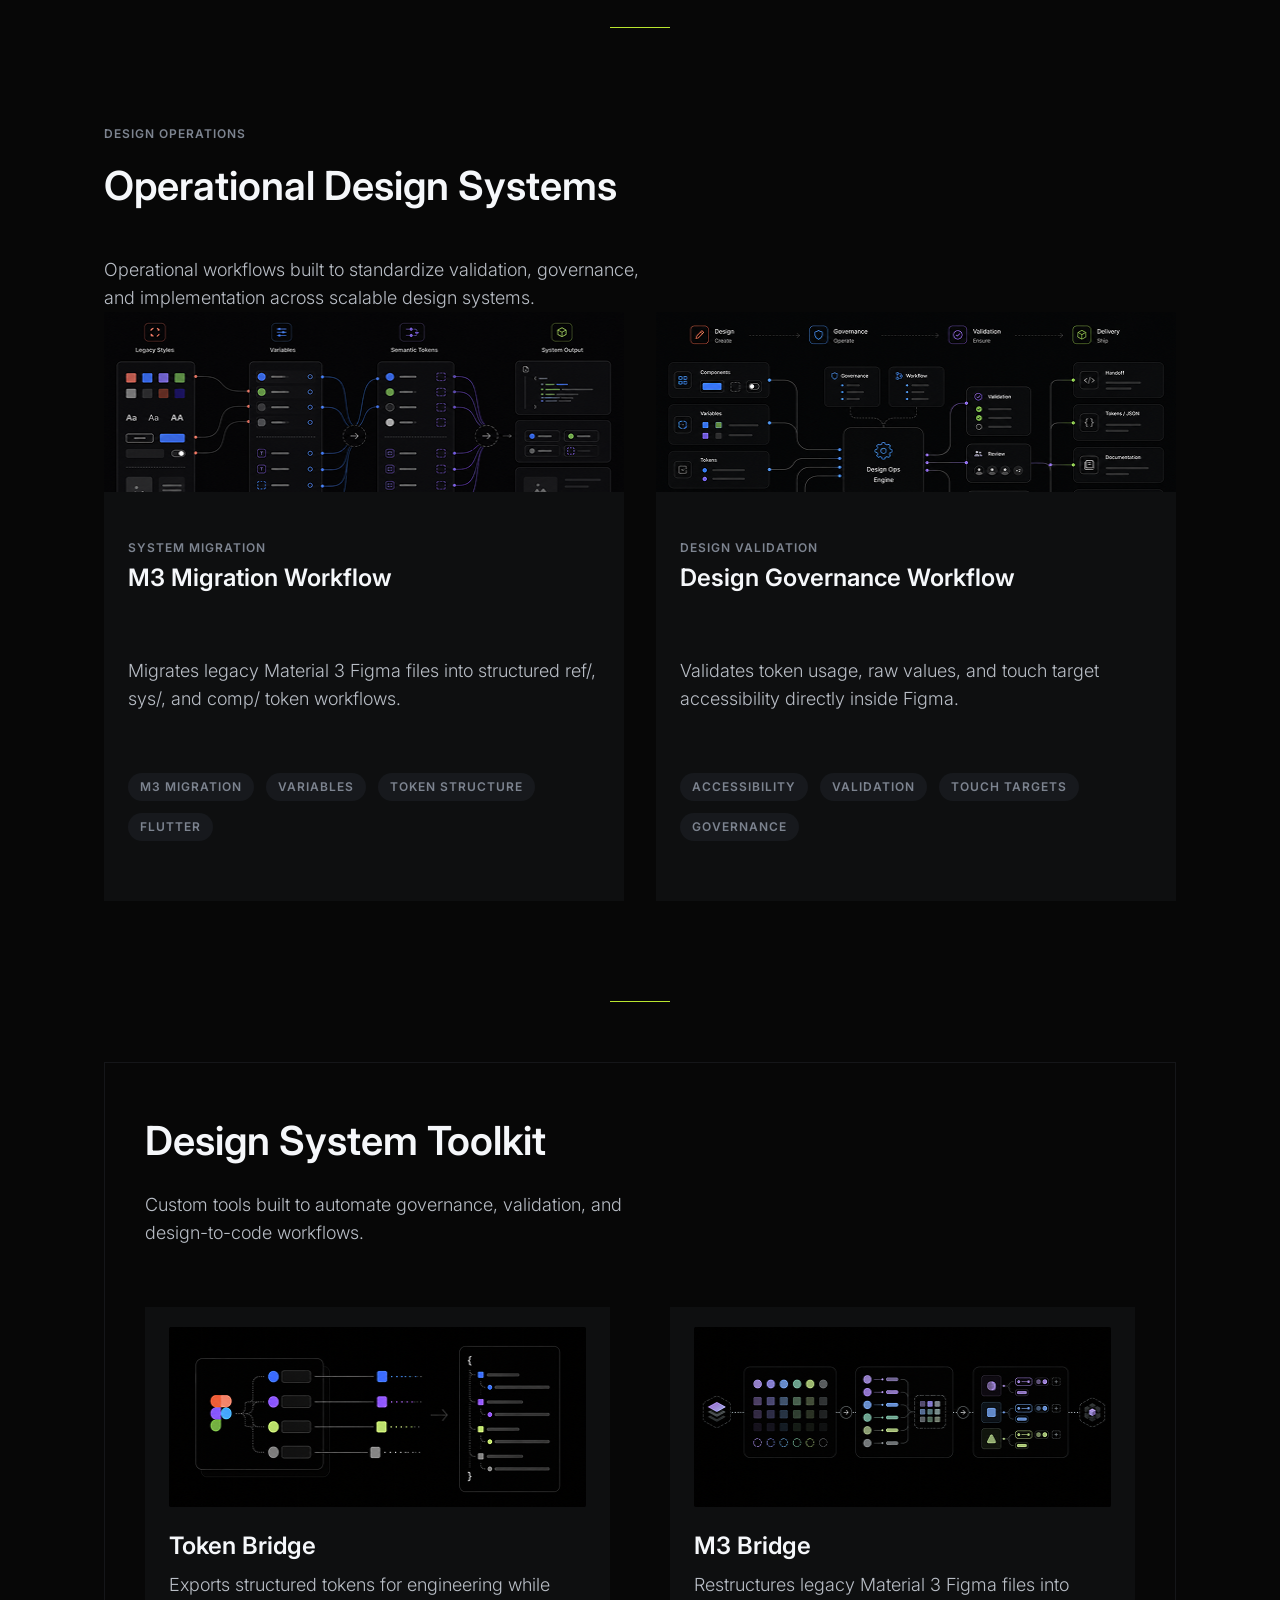
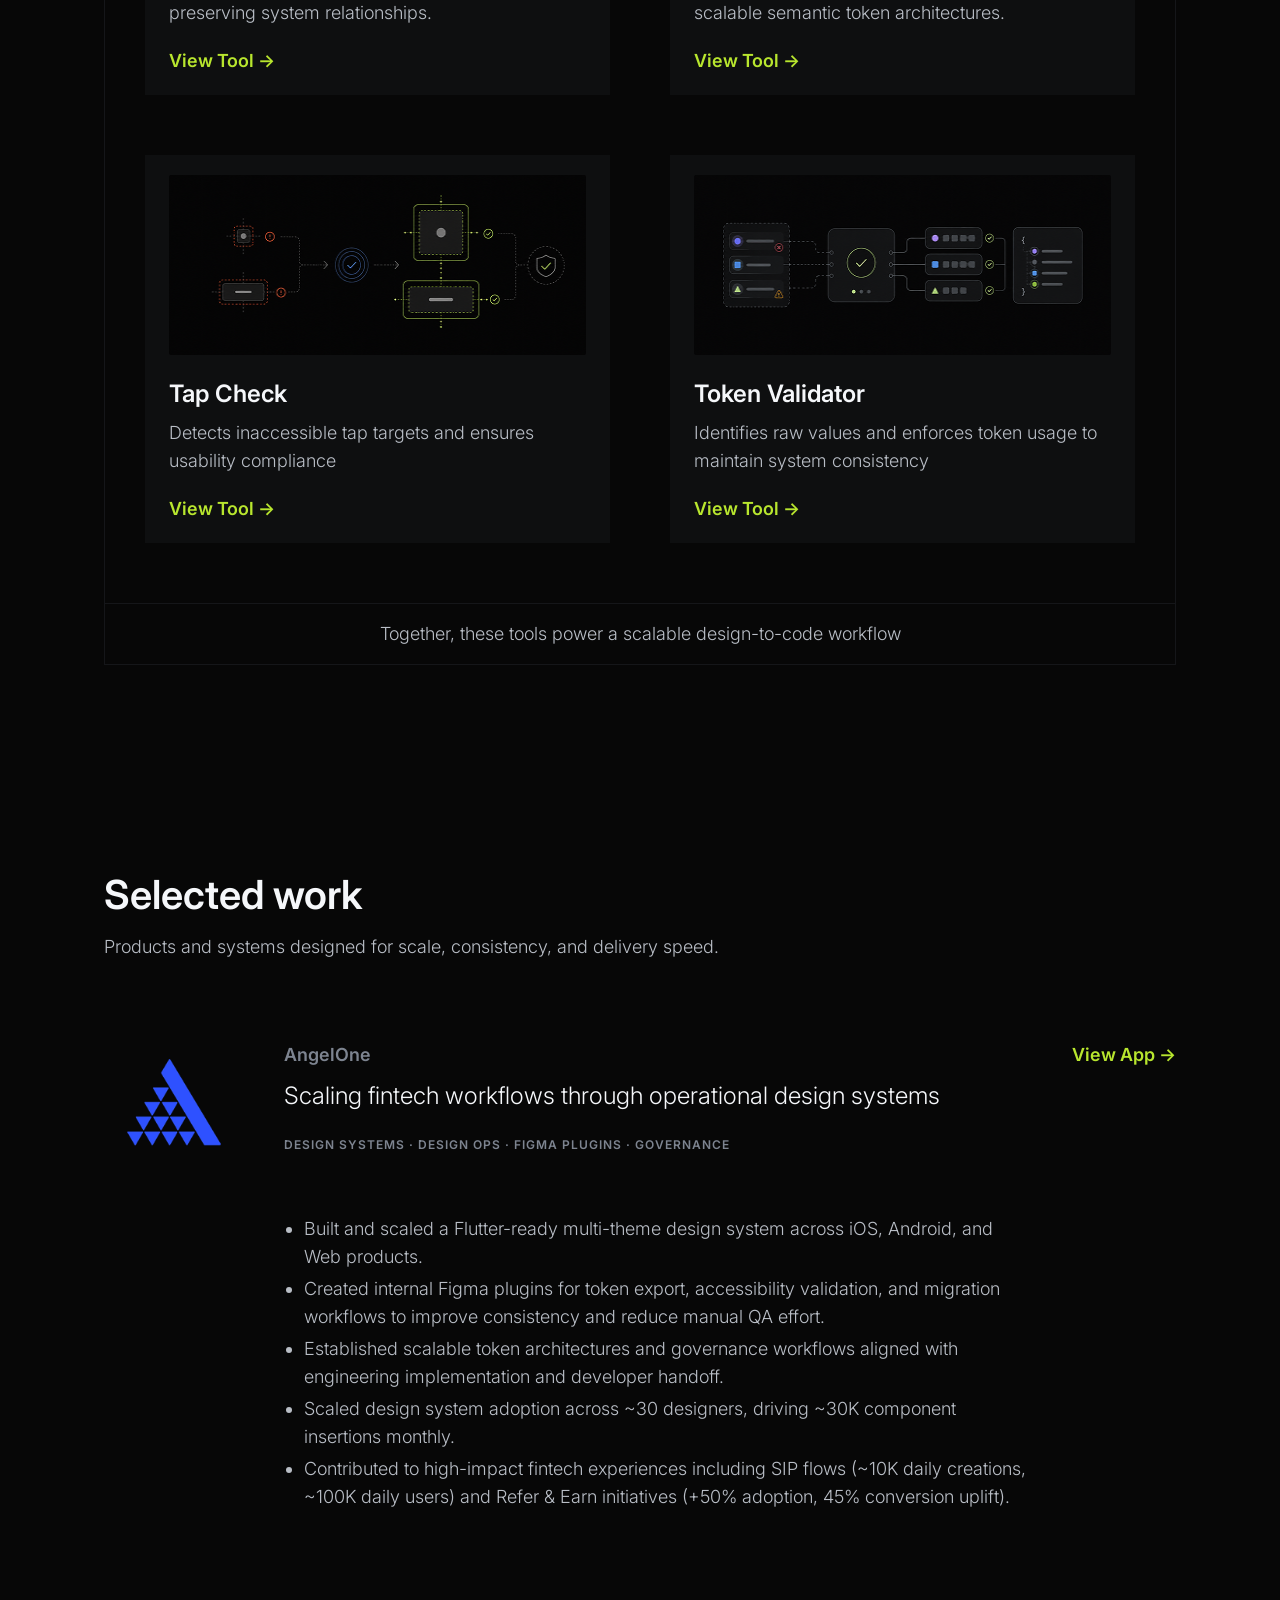
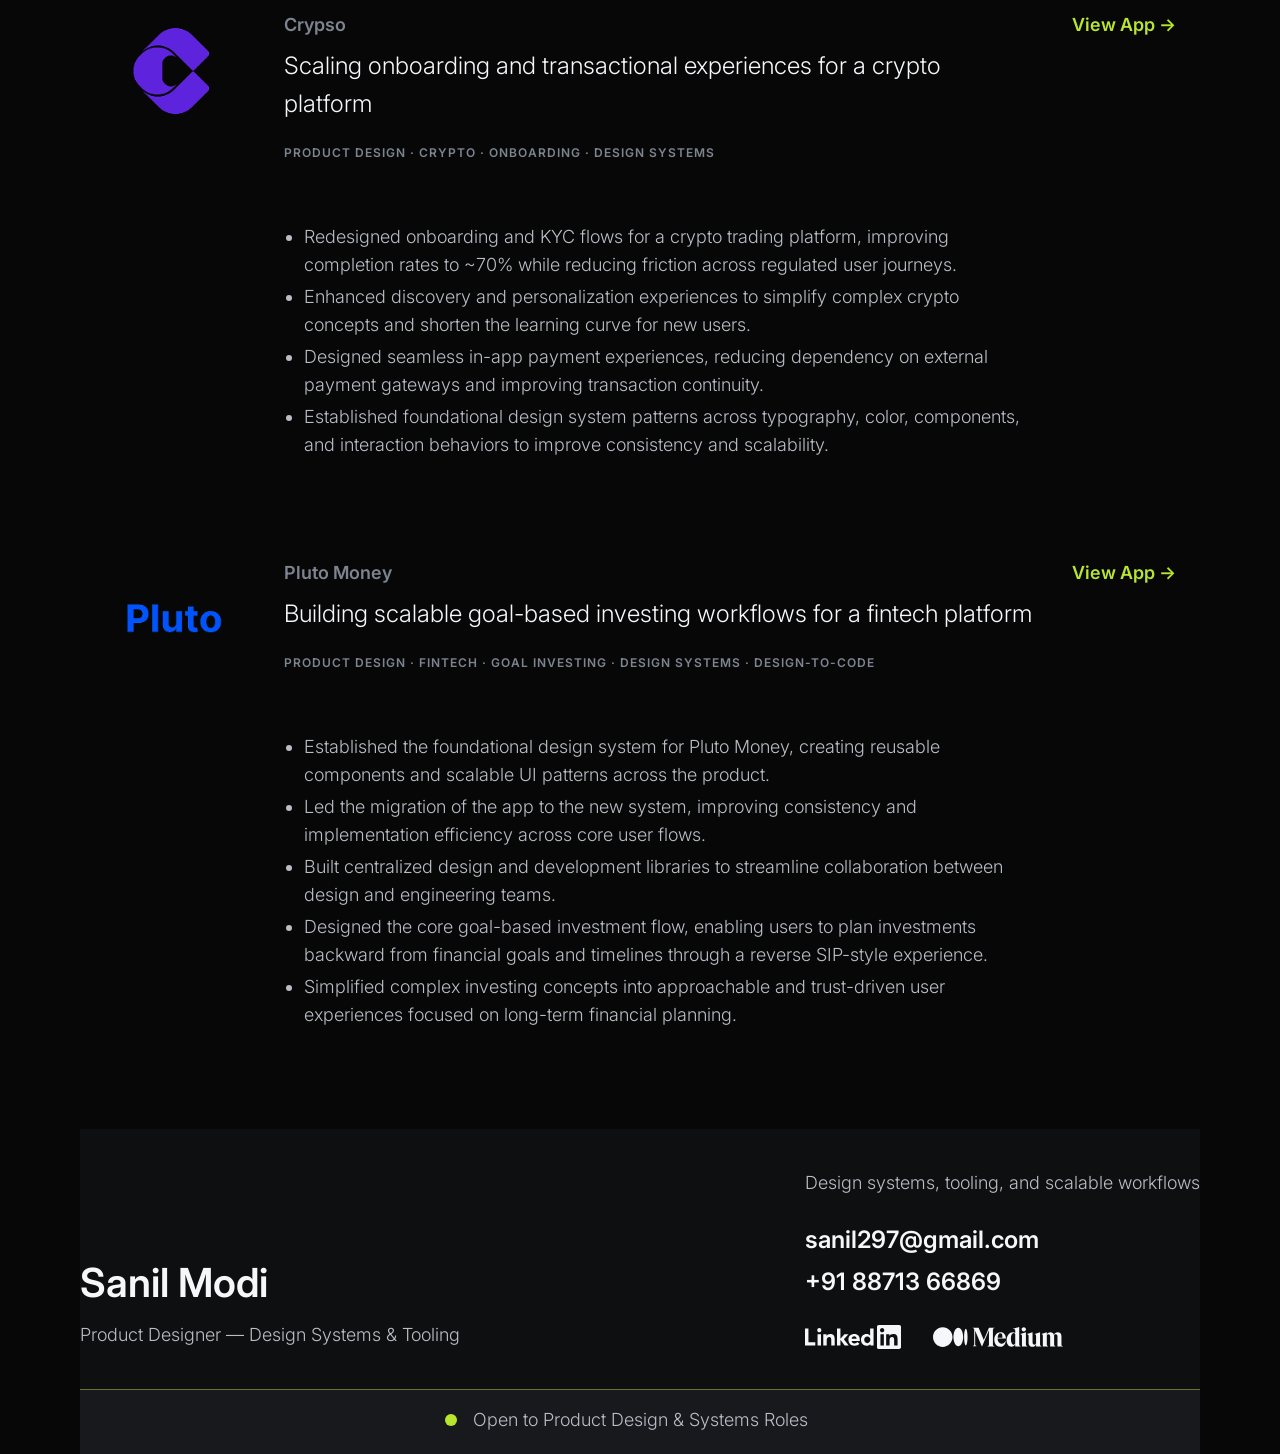
==== commit 0ec5e364: "link updated for figma plugin" ====
--- a/index.html
+++ b/index.html
@@ -28,21 +28,21 @@
 
             </a>
 
-            <nav class="nav-links" id="navLinks">
-
-                <a href="#workflow" class="bdy14">
+            <nav class="nav-links bdy18 txt2" id="navLinks">
+
+                <a href="#workflow">
                     Workflow
                 </a>
 
-                <a href="#toolkit" class="bdy14">
+                <a href="#toolkit">
                     Toolkit
                 </a>
 
-                <a href="#work" class="bdy14">
+                <a href="#work">
                     Work
                 </a>
 
-                <a href="#contact" class="bdy14">
+                <a href="#contact">
                     Contact
                 </a>
 
@@ -205,9 +205,9 @@
 
                         </div>
 
-                        <a href="#" class="work-link lbl18-bld margin-top-100">
+                        <!-- <a href="#" class="work-link lbl18-bld margin-top-100">
                             View Case Study →
-                        </a>
+                        </a> -->
 
                     </div>
 
@@ -242,9 +242,9 @@
 
                         </div>
 
-                        <a href="#" class="work-link lbl18-bld margin-top-100">
+                        <!-- <a href="#" class="work-link lbl18-bld margin-top-100">
                             View Case Study →
-                        </a>
+                        </a> -->
 
                     </div>
 
@@ -589,7 +589,7 @@
                 <div class="footer-live">
                     <span class="live-dot dot-lg"></span>
 
-                    <p class="lbl24">
+                    <p class="bdy18">
                         Open to Product Design & Systems Roles
                     </p>
                 </div>
--- a/style.css
+++ b/style.css
@@ -14,7 +14,7 @@
 
     --highlight: #B8E62E;
 
-    --stroke: #252932;
+    --stroke: #151619;
 
 
     /* =========================================
@@ -272,7 +272,7 @@
 
 .navbar {
     width: 100%;
-    padding: var(--space-38) var(--space-24);
+    padding: var(--space-20) var(--space-24);
     display: flex;
     justify-content: space-between;
     align-items: center;
@@ -1111,6 +1111,18 @@
     text-align: center;
 }
 
+.figma-note {
+    padding: 34px 16px;
+    gap: 16px;
+    text-align: start;
+    color: var(--txt2);
+}
+
+.figma-note img {
+    width: 24px;
+    height: 24px;
+}
+
 .border-section {
     margin: 100px auto;
     padding: 30px;
@@ -1158,6 +1170,7 @@
 .margin-top-20 {
     margin-top: 20px;
 }
+
 .margin-top-24 {
     margin-top: 24px;
 }
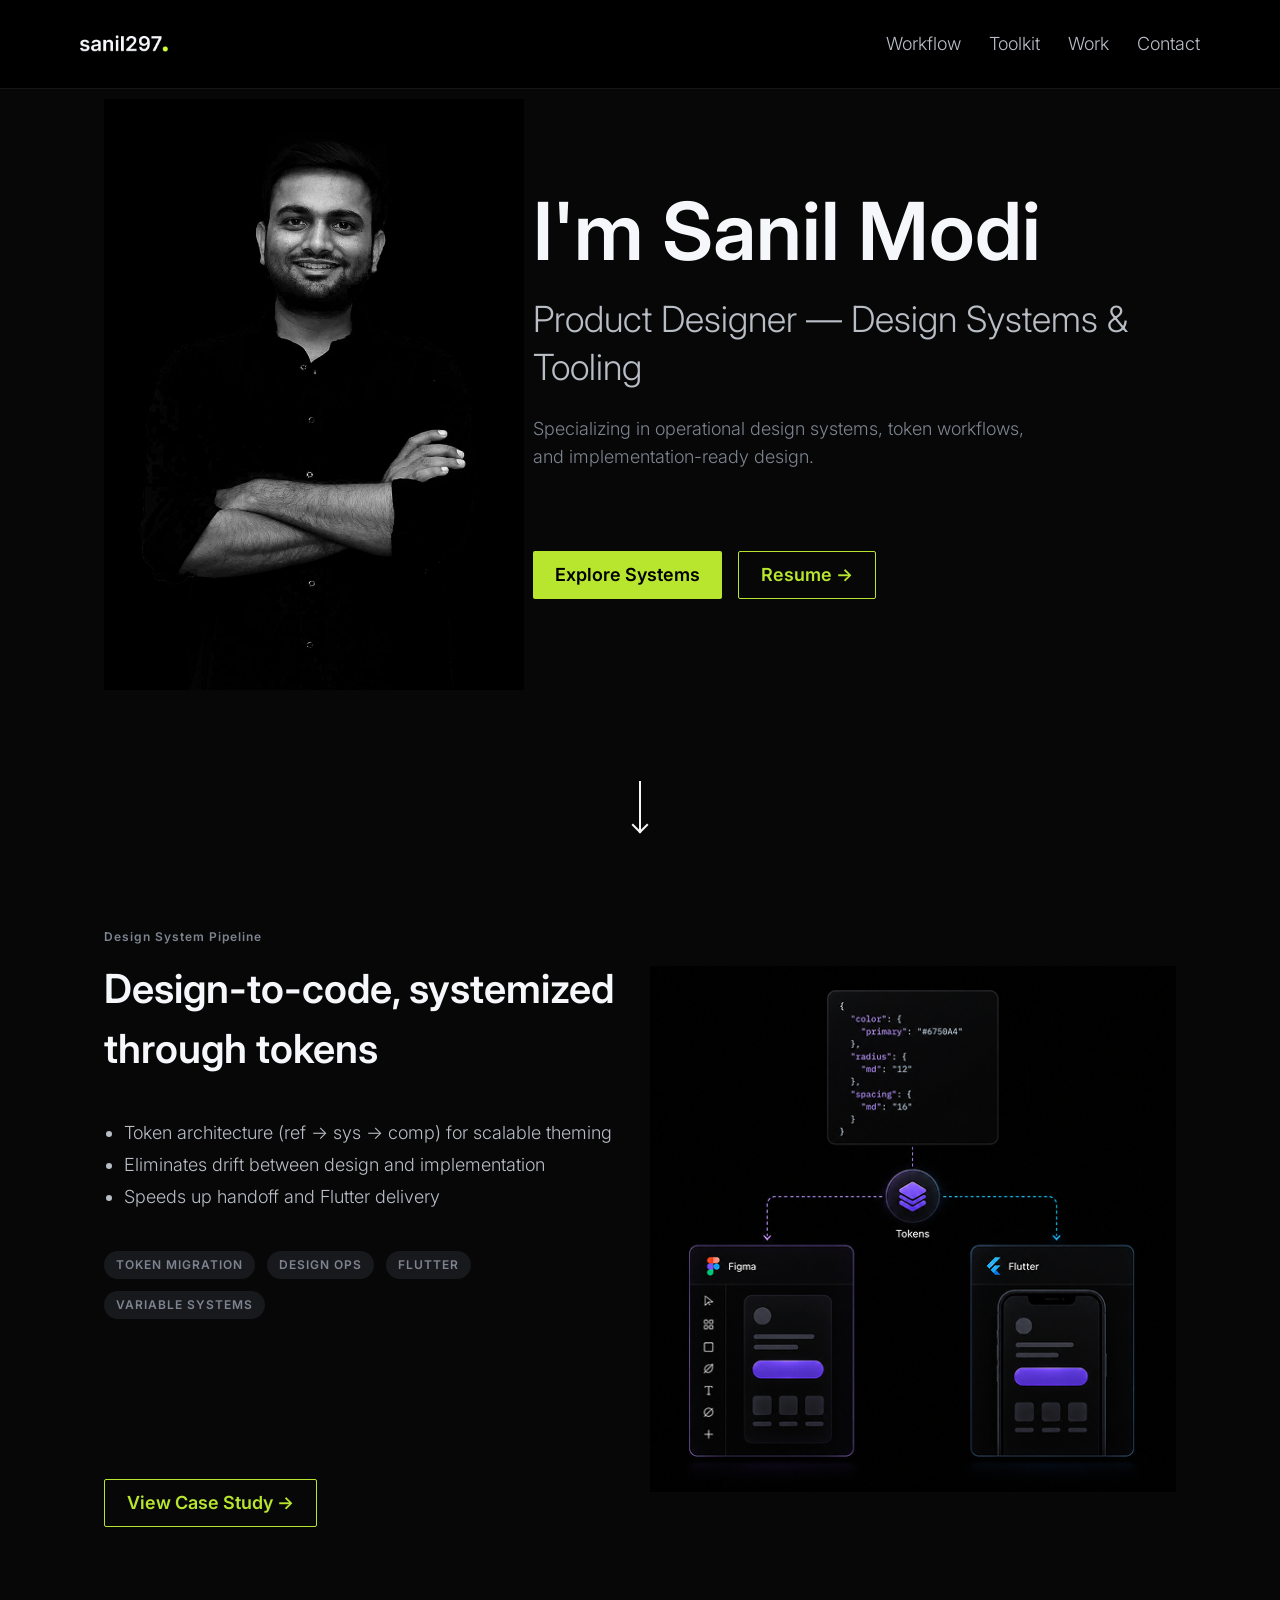
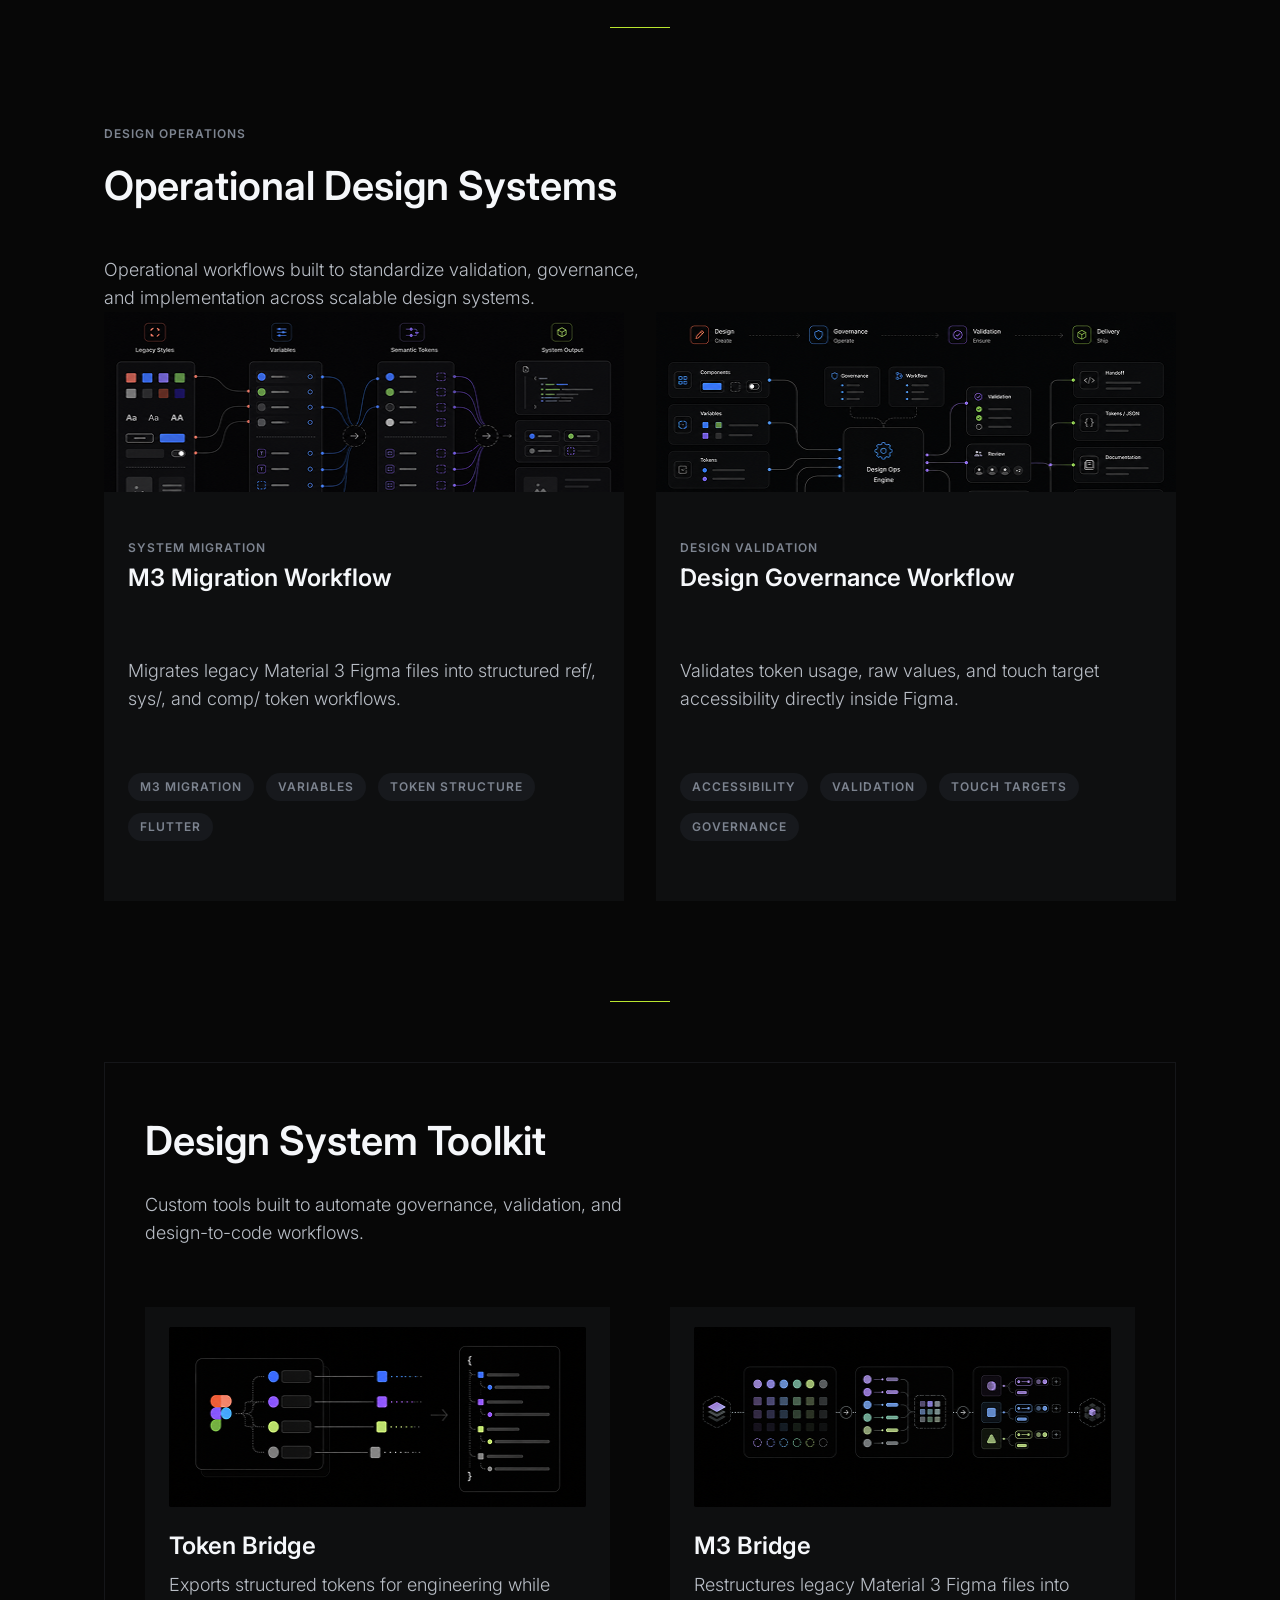
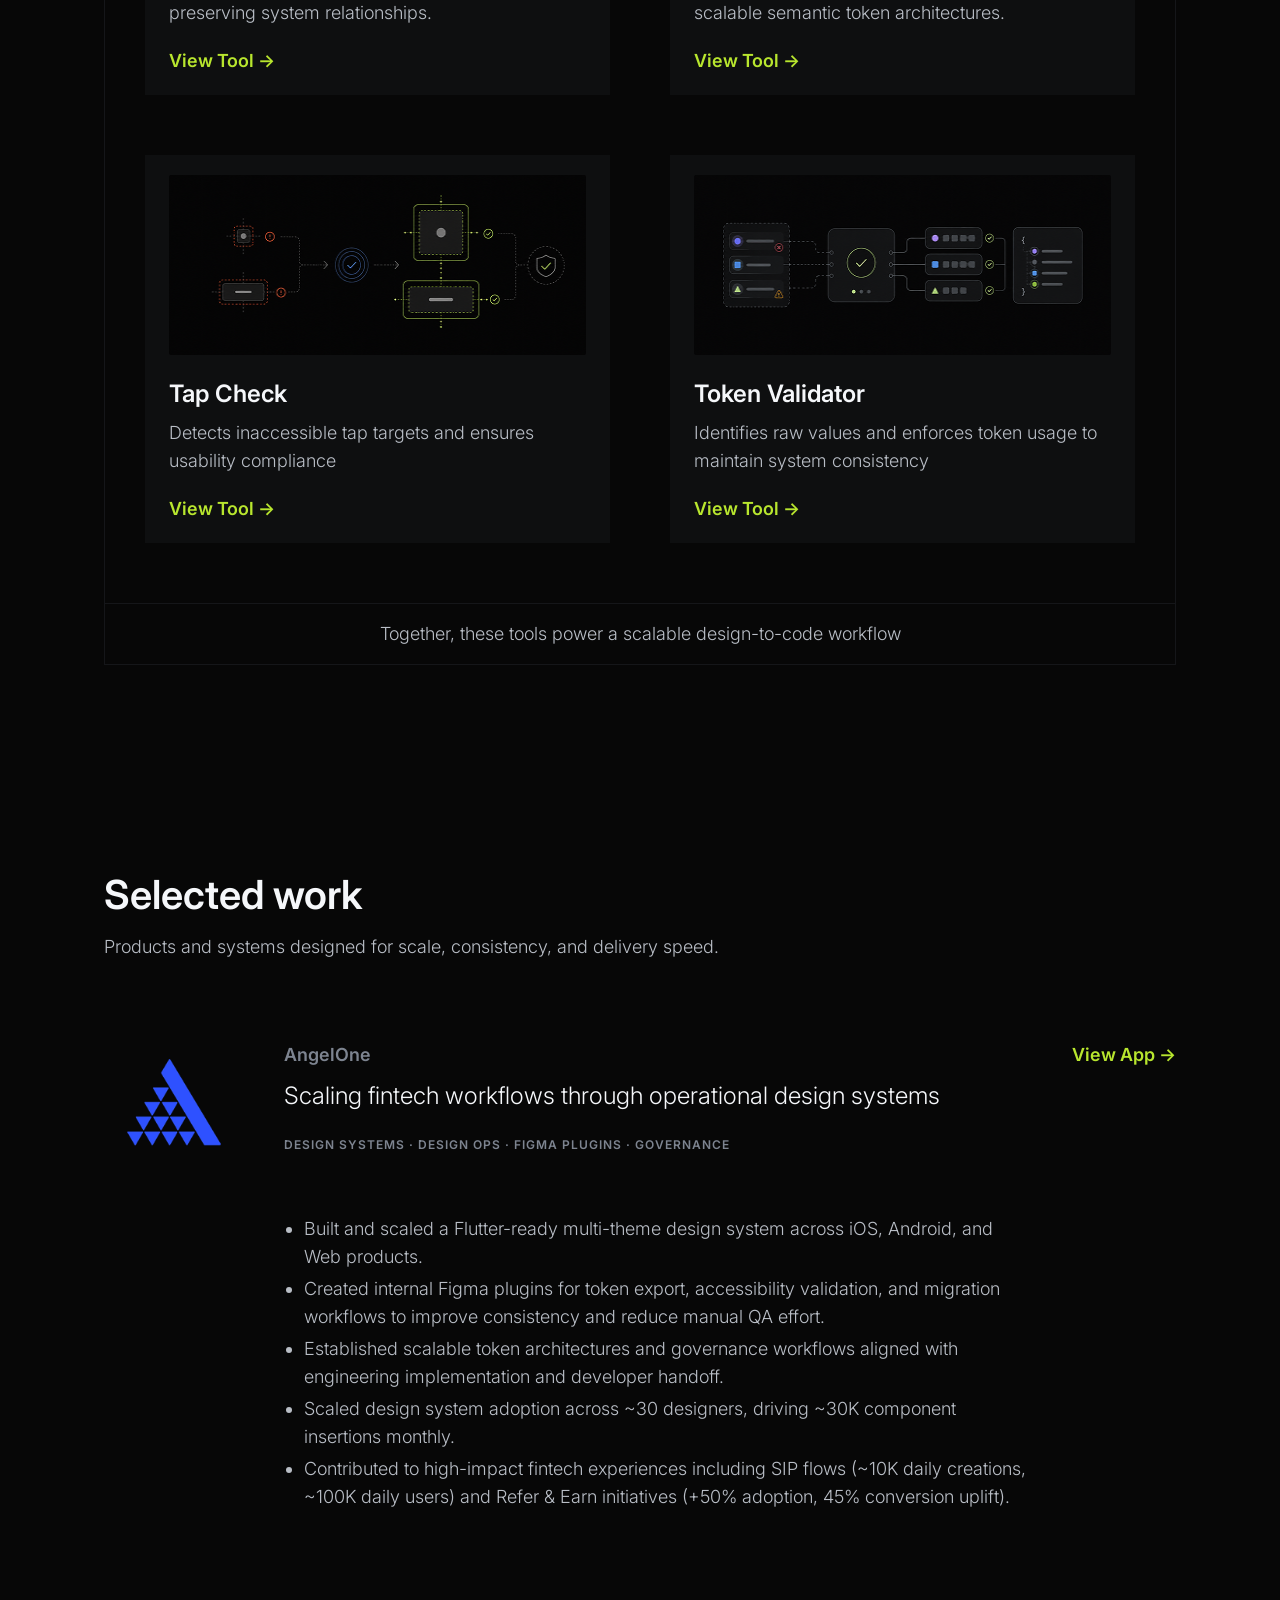
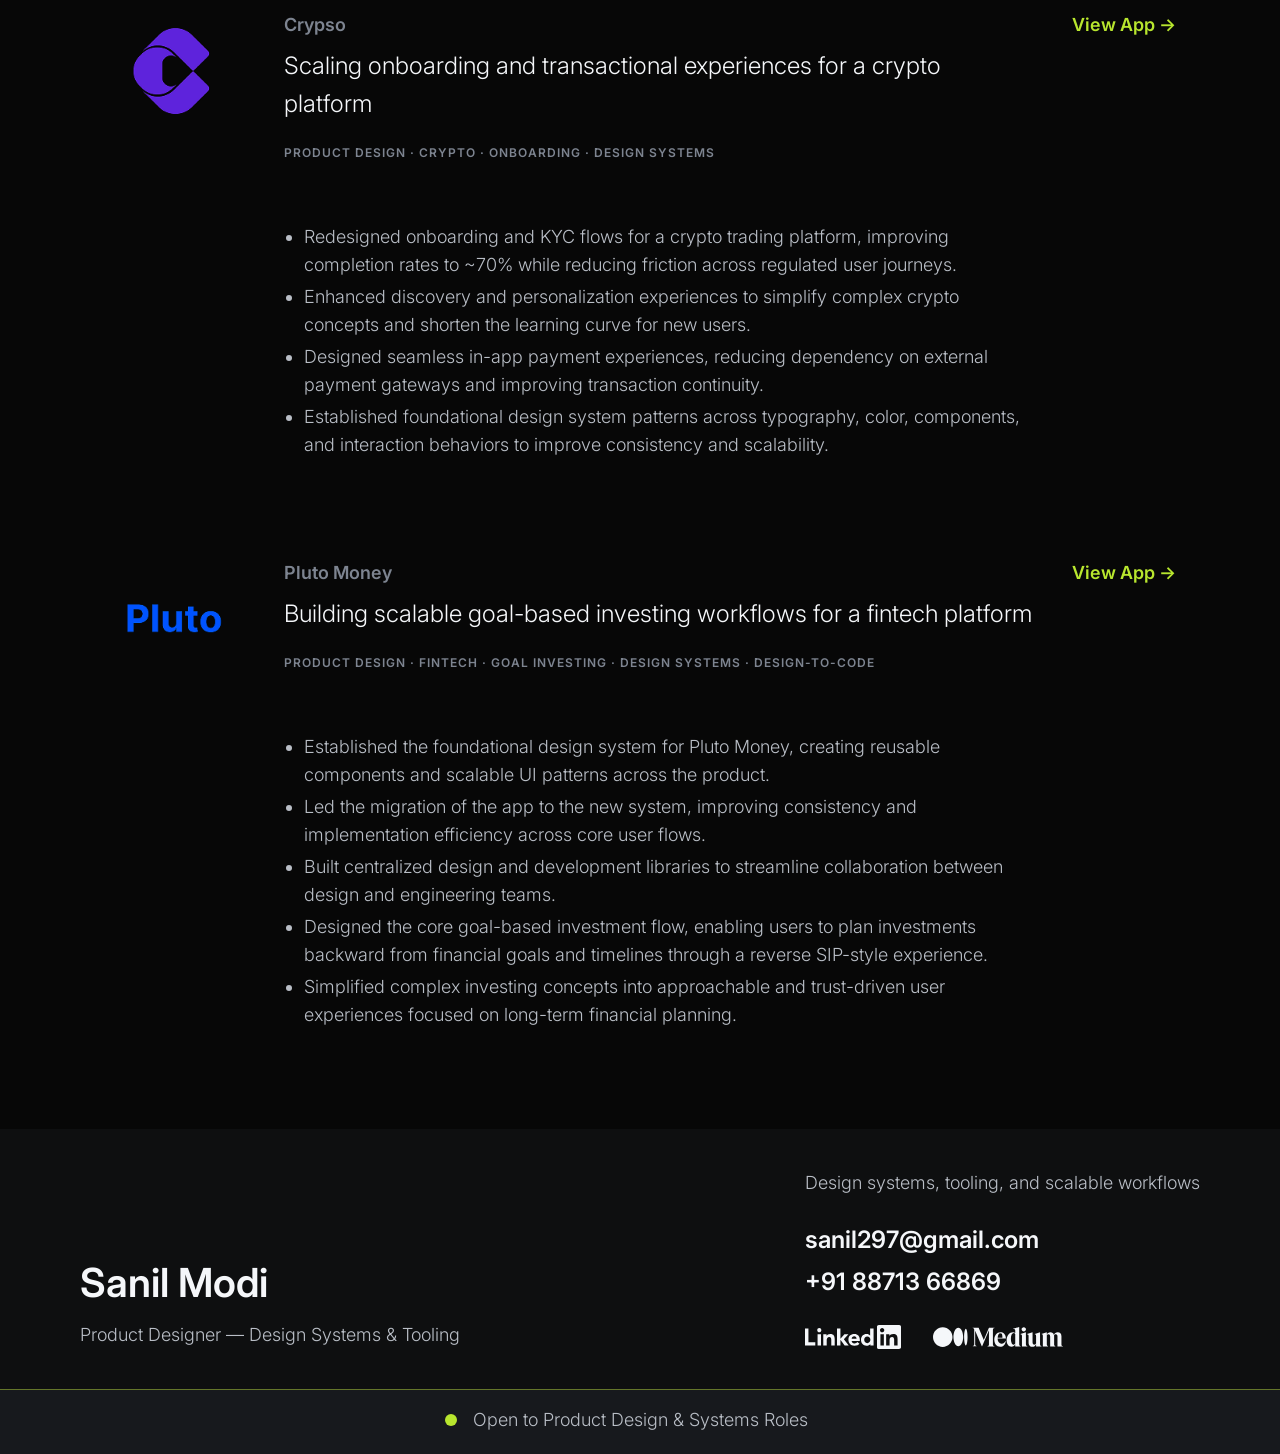
==== commit b88527e5: "nav and footer fixed" ====
--- a/index.html
+++ b/index.html
@@ -18,42 +18,26 @@
 
 <body>
 
-    <div class="page-container">
-        <!-- NAVBAR -->
-
-        <header class="navbar">
-
+    <!-- NAVBAR -->
+
+    <header class="navbar">
+        <div class="page-container navbar-inner home">
             <a href="index.html">
                 <img class="logo_img" src="assets/sanil297_logo.png" alt="">
-
             </a>
-
             <nav class="nav-links bdy18 txt2" id="navLinks">
-
-                <a href="#workflow">
-                    Workflow
-                </a>
-
-                <a href="#toolkit">
-                    Toolkit
-                </a>
-
-                <a href="#work">
-                    Work
-                </a>
-
-                <a href="#contact">
-                    Contact
-                </a>
-
+                <a href="#workflow"> Workflow </a>
+                <a href="#toolkit"> Toolkit </a>
+                <a href="#work"> Work </a>
+                <a href="#contact"> Contact </a>
             </nav>
-
             <div class="menu-btn" id="menuBtn">
                 ☰
             </div>
-
-        </header>
-
+        </div>
+    </header>
+
+    <div class="page-container">
 
         <!-- HERO -->
 
@@ -424,7 +408,8 @@
                         </ul>
                     </div>
 
-                    <a href="#" class="work-link lbl18-bld">
+                    <a href="https://play.google.com/store/apps/details?id=com.msf.angelmobile&hl=en_IN" target="_blank"
+                        class="work-link lbl18-bld">
                         View App →
                     </a>
 
@@ -468,7 +453,7 @@
                         </ul>
                     </div>
 
-                    <a href="#" class="work-link lbl18-bld">
+                    <a href="https://www.crypsoapp.com/" target="_blank" class="work-link lbl18-bld">
                         View App →
                     </a>
 
@@ -516,7 +501,7 @@
                         </ul>
                     </div>
 
-                    <a href="#" class="work-link lbl18-bld">
+                    <a href="https://plutomoney.in/" target="_blank" class="work-link lbl18-bld">
                         View App →
                     </a>
 
@@ -526,79 +511,81 @@
 
         </section>
 
-        <!-- FOOTER -->
-
-        <footer class="footer" id="contact">
-
-            <!-- MAIN -->
-
-            <div class="footer-main">
-
-                <!-- LEFT -->
-
-                <div class="footer-left">
-
-                    <h2 class="hdln40-bld">
-                        Sanil Modi
-                    </h2>
-
-                    <p class="bdy18 text2">
-                        Product Designer — Design Systems & Tooling
-                    </p>
-
-                </div>
-
-                <!-- RIGHT -->
-
-                <div class="footer-right">
-
-                    <p class="bdy18 footer-note">
-                        Design systems, tooling, and scalable workflows
-                    </p>
-
-                    <div class="footer-contact">
-
-                        <a href="mailto:sanil297@gmail.com" class="lbl24-bld">
-                            sanil297@gmail.com
-                        </a>
-
-                        <a href="tel:+918871368690" class="lbl24-bld">
-                            +91 88713 66869
-                        </a>
-
-                    </div>
-
-                    <div class="footer-socials">
-
-                        <a href="https://www.linkedin.com/in/sanil297" class="social-link bdy18-bld">
-                            <img class="linkedIn" src="assets/linkedin.svg" alt="">
-                        </a>
-
-                        <a href="https://medium.com/@sanil297" class="social-link bdy18-bld">
-                            <img class="medium" src="assets/medium.svg" alt="">
-                        </a>
-
-                    </div>
-
-                </div>
-
-            </div>
-
-            <!-- BOTTOM -->
-            <div class="footer-bottom">
-                <div class="footer-live">
-                    <span class="live-dot dot-lg"></span>
-
-                    <p class="bdy18">
-                        Open to Product Design & Systems Roles
-                    </p>
-                </div>
-            </div>
-
-        </footer>
-
     </div>
 
+    <!-- FOOTER -->
+
+    <footer class="footer" id="contact">
+
+        <!-- MAIN -->
+
+        <div class="page-container footer-main">
+
+            <!-- LEFT -->
+
+            <div class="footer-left">
+
+                <h2 class="hdln40-bld">
+                    Sanil Modi
+                </h2>
+
+                <p class="bdy18 text2">
+                    Product Designer — Design Systems & Tooling
+                </p>
+
+            </div>
+
+            <!-- RIGHT -->
+
+            <div class="footer-right">
+
+                <p class="bdy18 footer-note">
+                    Design systems, tooling, and scalable workflows
+                </p>
+
+                <div class="footer-contact">
+
+                    <a href="mailto:sanil297@gmail.com" class="lbl24-bld">
+                        sanil297@gmail.com
+                    </a>
+
+                    <a href="tel:+918871368690" class="lbl24-bld">
+                        +91 88713 66869
+                    </a>
+
+                </div>
+
+                <div class="footer-socials">
+
+                    <a href="https://www.linkedin.com/in/sanil297" target="_blank" class="social-link bdy18-bld">
+                        <img class="linkedIn" src="assets/linkedin.svg" alt="">
+                    </a>
+
+                    <a href="https://medium.com/@sanil297" target="_blank" class="social-link bdy18-bld">
+                        <img class="medium" src="assets/medium.svg" alt="">
+                    </a>
+
+                </div>
+
+            </div>
+
+        </div>
+
+        <!-- BOTTOM -->
+        <div class="footer-bottom">
+            <div class="footer-live">
+                <span class="live-dot dot-lg"></span>
+
+                <p class="bdy18">
+                    Open to Product Design & Systems Roles
+                </p>
+            </div>
+        </div>
+
+    </footer>
+
+
+
     <script src="script.js"></script>
 
 </body>
--- a/style.css
+++ b/style.css
@@ -284,9 +284,21 @@
     border-bottom: 1px solid var(--stroke);
 }
 
+.navbar-inner {
+    display: flex;
+    justify-content: space-between;
+    align-items: center;
+}
+
+.home {
+    .nav-links {
+        gap: 28px !important;
+    }
+}
+
 .nav-links {
     display: flex;
-    gap: 40px;
+    gap: 8px;
 }
 
 .nav-links a {
@@ -601,6 +613,10 @@
 
 /* MAIN */
 
+.footer {
+    background: var(--bg2);
+}
+
 .footer-main {
     /* min-height: 640px; */
     padding: 40px 0;
@@ -608,7 +624,6 @@
     justify-content: space-between;
     align-items: flex-end;
     gap: 120px;
-    background: var(--bg2);
 }
 
 /* LEFT */
@@ -751,6 +766,10 @@
         display: none;
     }
 
+    .nav-links span {
+        display: none;
+    }
+    
     .nav-links.active {
         display: flex;
     }
@@ -1262,37 +1281,31 @@
 }
 
 .resume-preview-meta {
-
     display: flex;
     justify-content: space-between;
     align-items: center;
-
     margin-bottom: 20px;
-
     color: var(--txt3);
-
     text-transform: uppercase;
-
     letter-spacing: 0.08em;
+    width: 74%;
+    position: relative;
+    left: 13%;
 }
 
 /* PDF */
 
 .resume-preview {
-
+    width: 75%;
+    background: white;
+    overflow: hidden;
+    position: relative;
+    left: 12.5%;
+}
+
+.resume-preview iframe {
     width: 100%;
-
-    background: white;
-
-    overflow: hidden;
-}
-
-.resume-preview iframe {
-
-    width: 100%;
-
-    height: 1400px;
-
+    height: 1210px;
     display: block;
 }
 
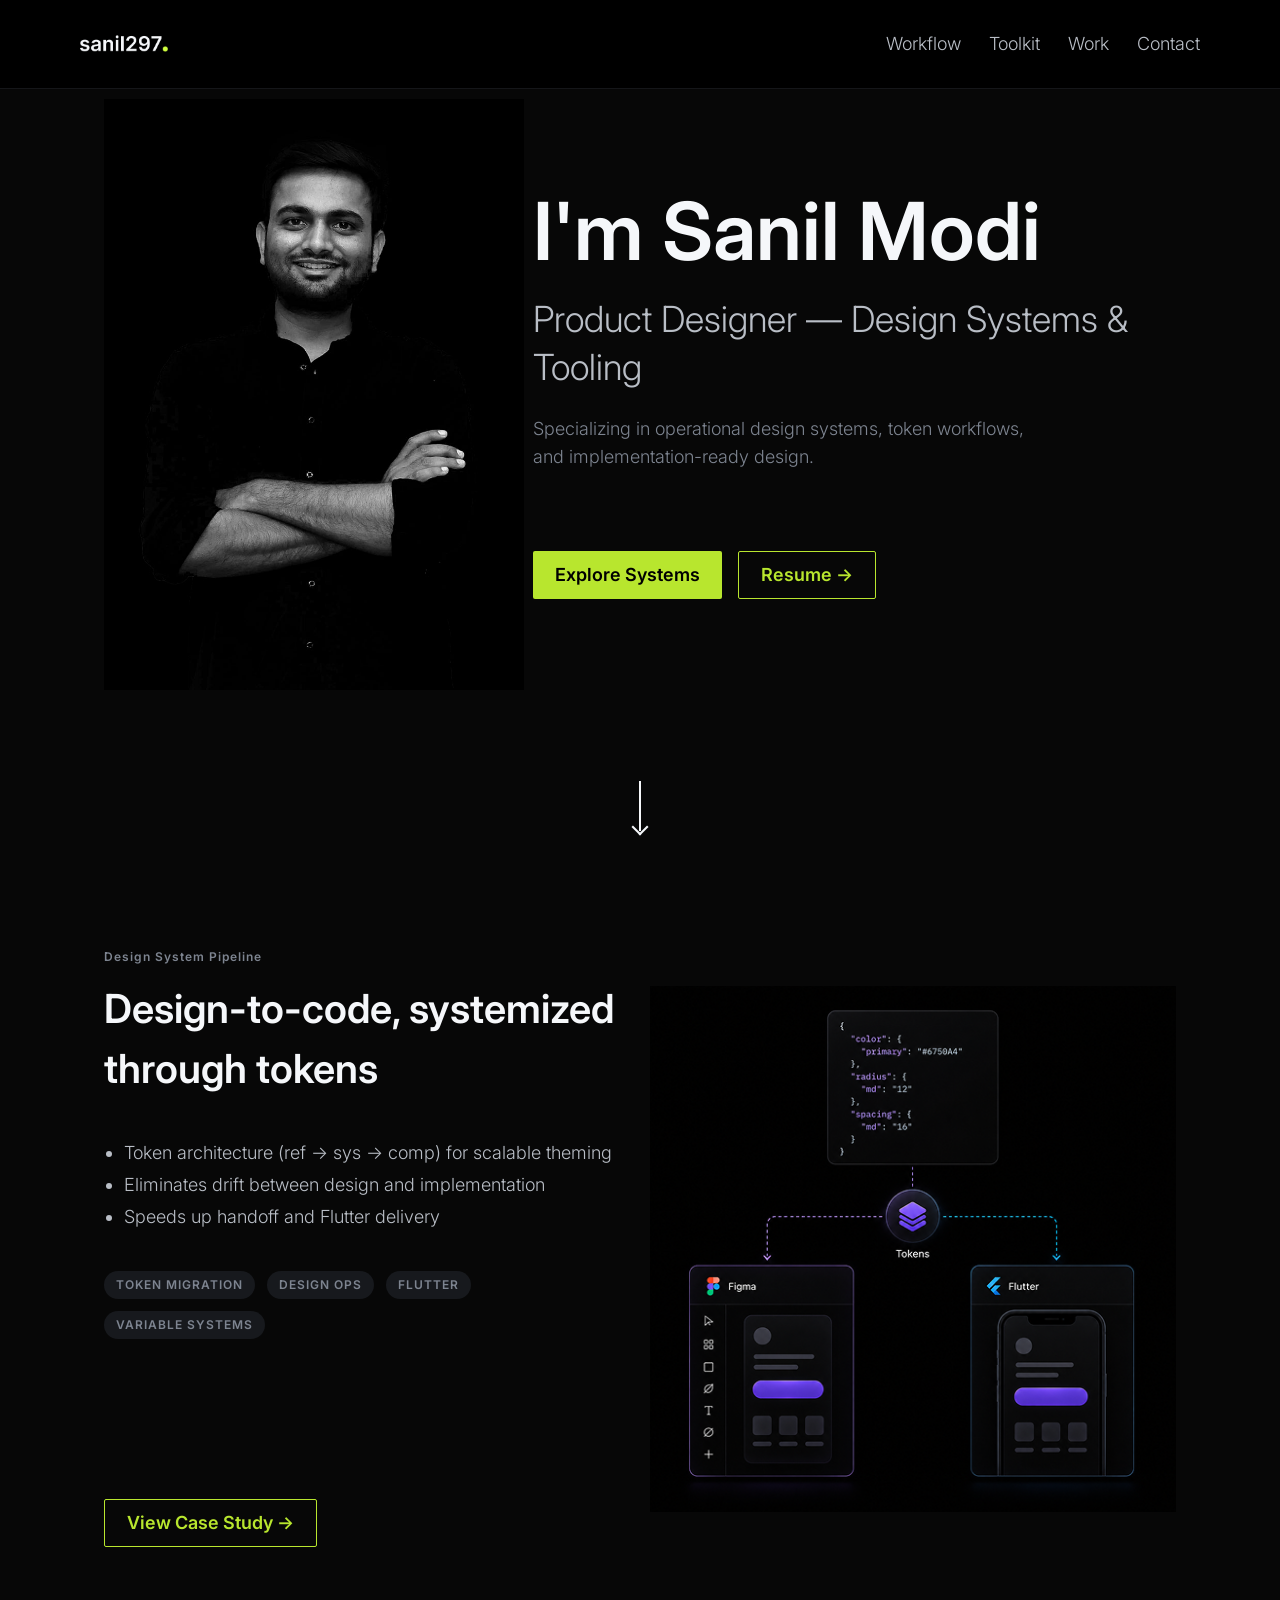
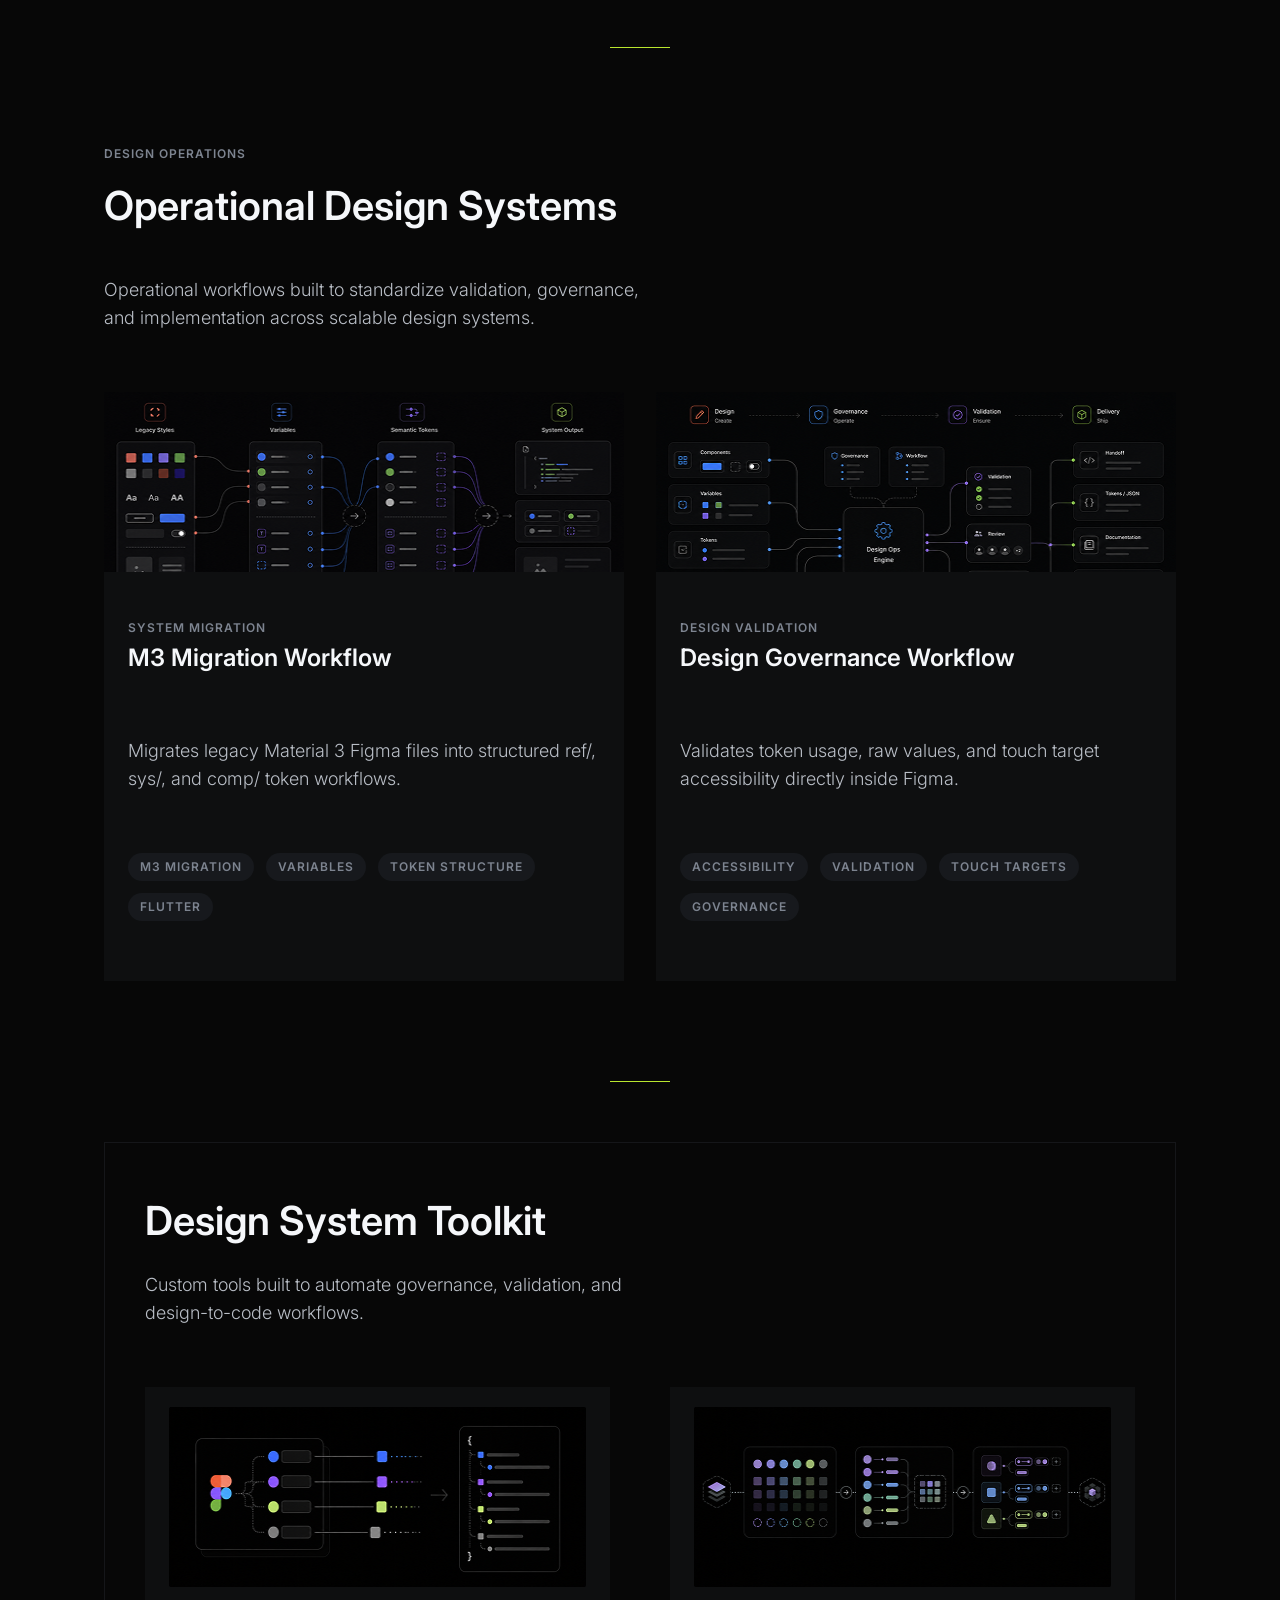
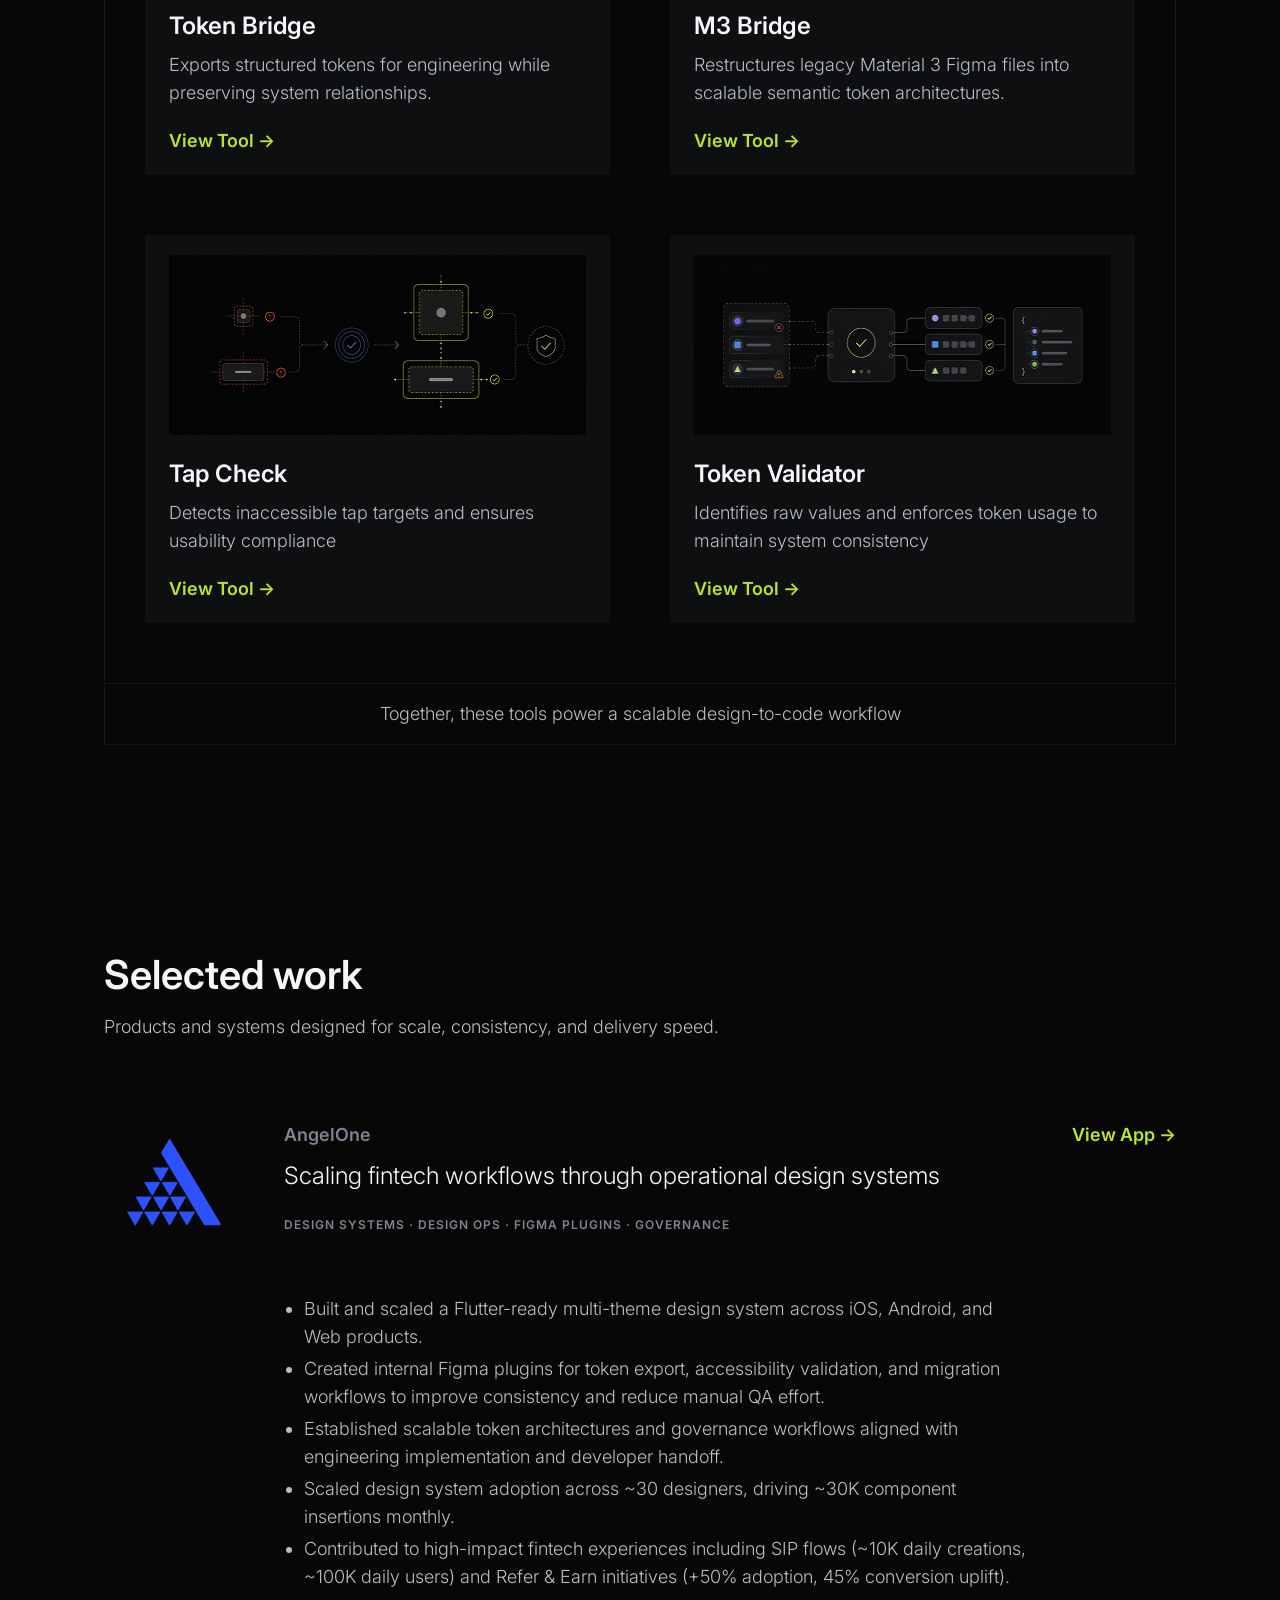
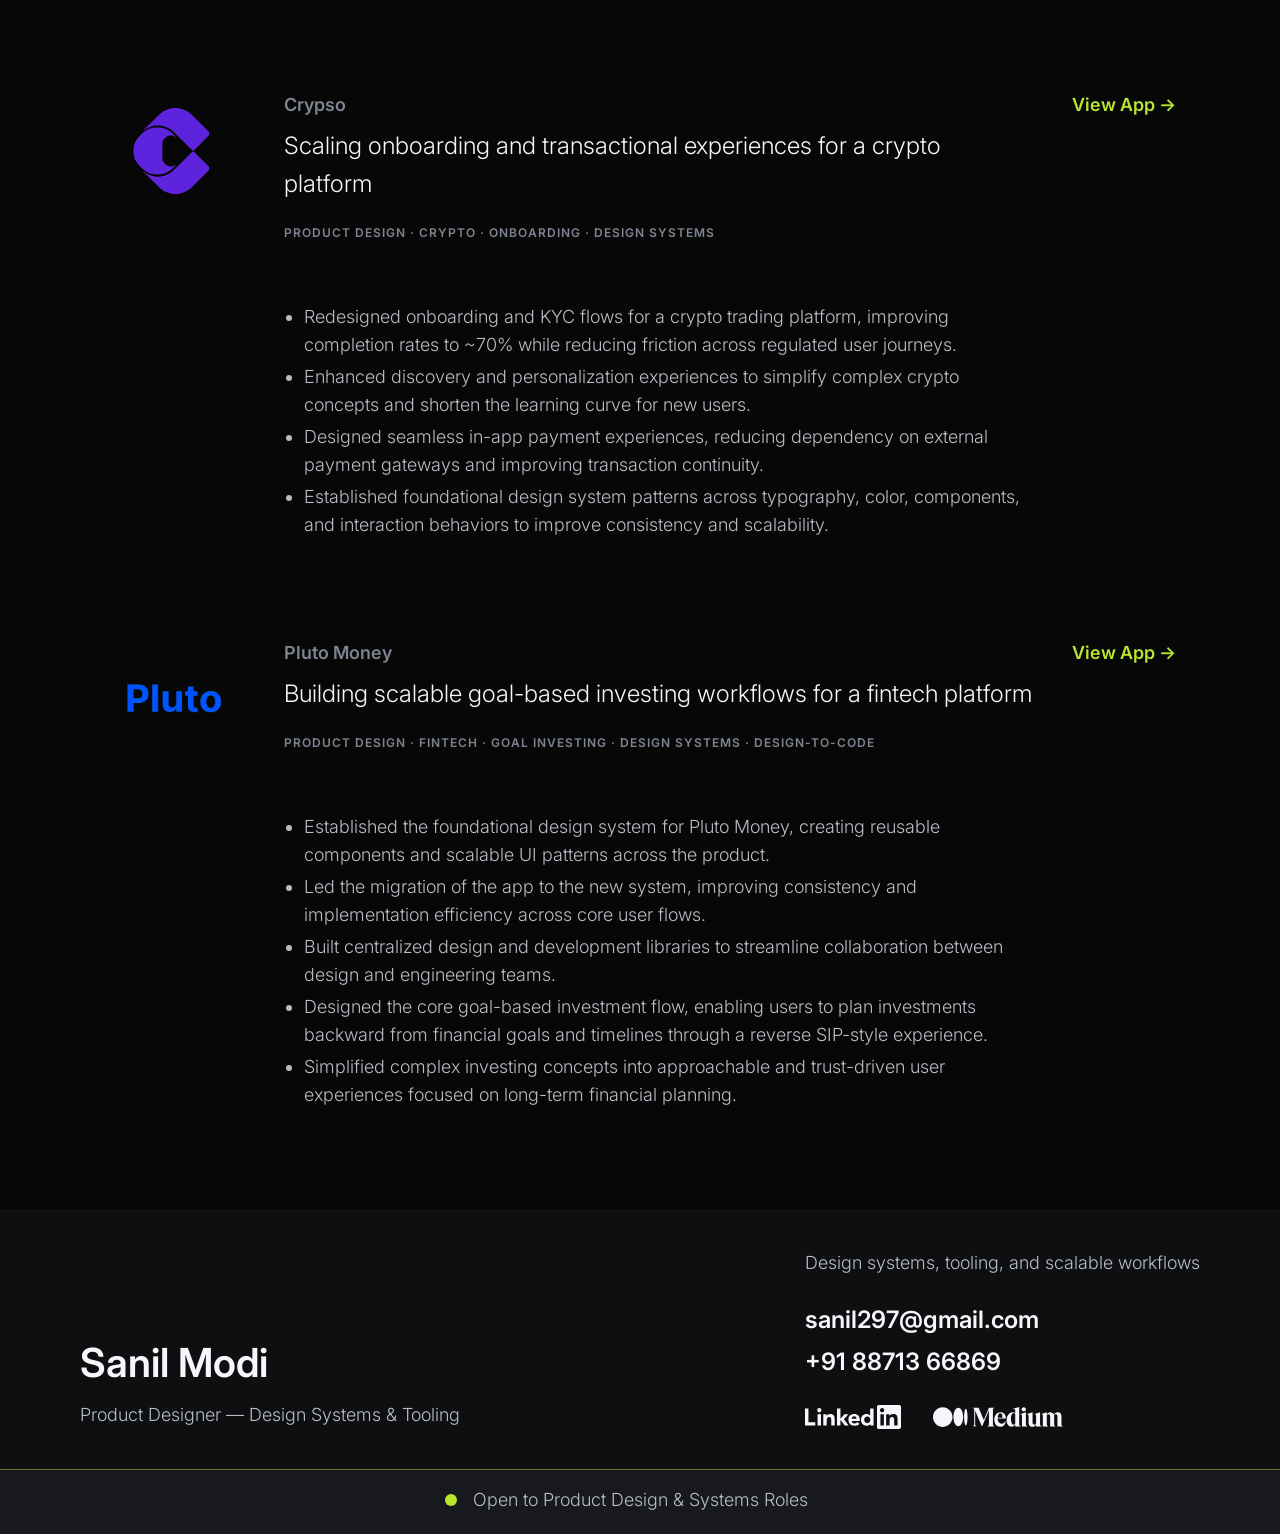
==== commit ee5a4050: "updated arrow width" ====
--- a/index.html
+++ b/index.html
@@ -22,7 +22,7 @@
 
     <header class="navbar">
         <div class="page-container navbar-inner home">
-            <a href="index.html">
+            <a href="/">
                 <img class="logo_img" src="assets/sanil297_logo.png" alt="">
             </a>
             <nav class="nav-links bdy18 txt2" id="navLinks">
@@ -67,7 +67,7 @@
                         Explore Systems
                     </a>
 
-                    <a href="resume.html" class="btn btn-secondary bdy14-bld" target="_blank">
+                    <a href="/resume" class="btn btn-secondary bdy14-bld" target="_blank">
                         Resume →
                     </a>
 
@@ -120,7 +120,7 @@
 
                     </div>
 
-                    <a href="workflow-design-to-code.html" class="btn btn-secondary bdy14-bld">
+                    <a href="/workflow-design-to-code" class="btn btn-secondary bdy14-bld">
                         View Case Study →
                     </a>
 
@@ -150,7 +150,7 @@
                     Operational Design Systems
                 </h2>
 
-                <p class="bdy18">
+                <p class="bdy18 margin-bottom-60">
                     Operational workflows built to standardize validation, governance, <br>
                     and implementation across scalable design systems.
                 </p>
@@ -272,7 +272,7 @@
                                 Exports structured tokens for engineering while preserving system relationships.
                             </p>
 
-                            <a href="token-bridge.html" class="work-link lbl18-bld margin-top-100">
+                            <a href="/token-bridge" class="work-link lbl18-bld margin-top-100">
                                 View Tool →
                             </a>
 
@@ -290,7 +290,7 @@
                                 Restructures legacy Material 3 Figma files into scalable semantic token architectures.
                             </p>
 
-                            <a href="m3-bridge.html" class="work-link lbl18-bld margin-top-100">
+                            <a href="/m3-bridge" class="work-link lbl18-bld margin-top-100">
                                 View Tool →
                             </a>
 
@@ -308,7 +308,7 @@
                                 Detects inaccessible tap targets and ensures usability compliance
                             </p>
 
-                            <a href="tapcheck.html" class="work-link lbl18-bld margin-top-100">
+                            <a href="/tapcheck" class="work-link lbl18-bld margin-top-100">
                                 View Tool →
                             </a>
 
@@ -326,7 +326,7 @@
                                 Identifies raw values and enforces token usage to maintain system consistency
                             </p>
 
-                            <a href="token-validator.html" class="work-link lbl18-bld margin-top-100">
+                            <a href="/token-validator" class="work-link lbl18-bld margin-top-100">
                                 View Tool →
                             </a>
 
--- a/style.css
+++ b/style.css
@@ -332,7 +332,48 @@
     margin-top: 80px;
 }
 
-/* remove default anchor styles */
+.scroll-arrow {
+    position: relative;
+
+    display: flex;
+    align-items: center;
+    justify-content: center;
+
+    width: 80px;
+    height: 70px;
+
+    text-decoration: none;
+}
+
+/* actual line */
+.scroll-arrow::before {
+    content: "";
+    width: 2px;
+    height: 50px;
+    background: var(--txt1);
+    position: absolute;
+    top: 0;
+}
+
+/* arrow head */
+.scroll-arrow::after {
+    content: "";
+    position: absolute;
+    bottom: 18px;
+    left: 50%;
+    width: 10px;
+    height: 10px;
+    border-right: 2px solid var(--txt1);
+    border-bottom: 2px solid var(--txt1);
+
+    transform: translateX(-50%) rotate(45deg);
+}
+/* .hero-scroll {
+    display: flex;
+    justify-content: center;
+    margin-top: 80px;
+}
+
 .scroll-arrow {
     position: relative;
     display: inline-block;
@@ -342,7 +383,6 @@
     text-decoration: none;
 }
 
-/* arrow head */
 .scroll-arrow::after {
     content: "";
     position: absolute;
@@ -353,7 +393,7 @@
     border-right: 2px solid var(--txt1);
     border-bottom: 2px solid var(--txt1);
     transform: translateX(-50%) rotate(45deg);
-}
+} */
 
 .hero-image {
     flex: 0 0 40%;
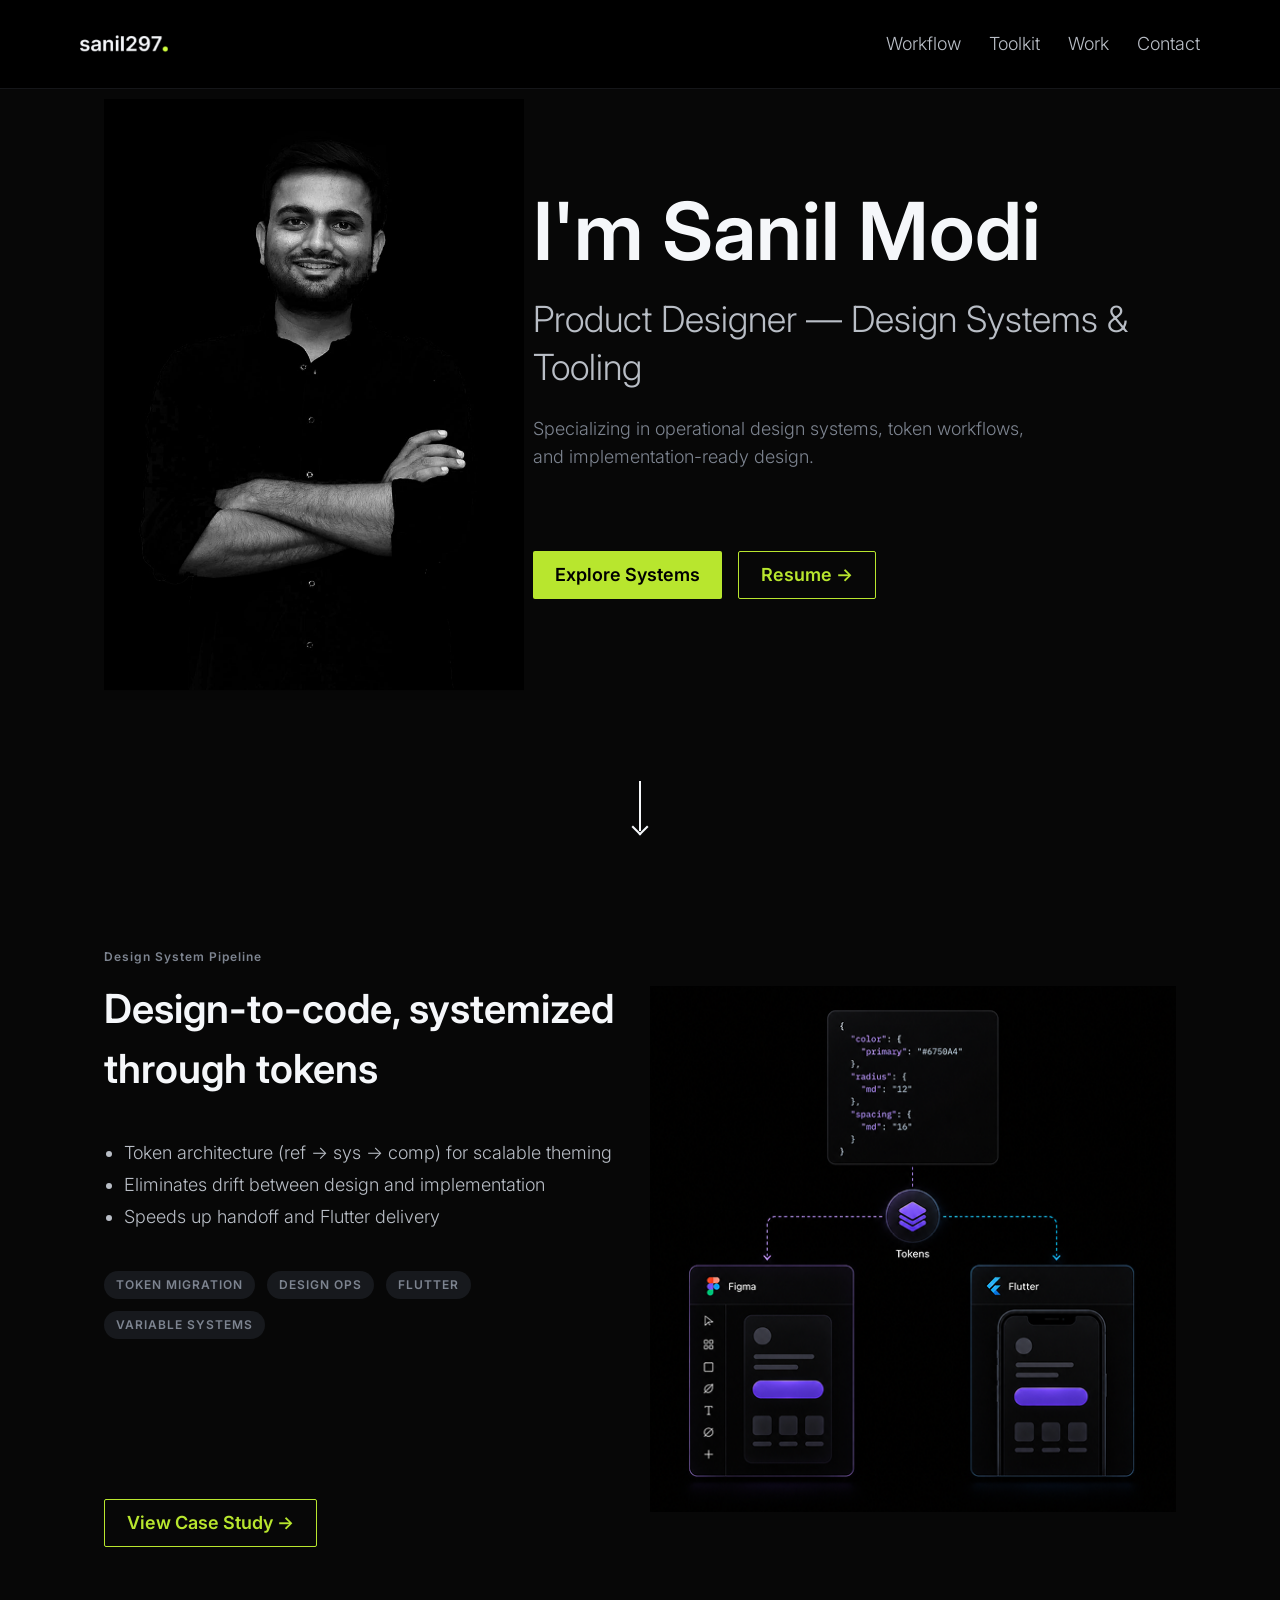
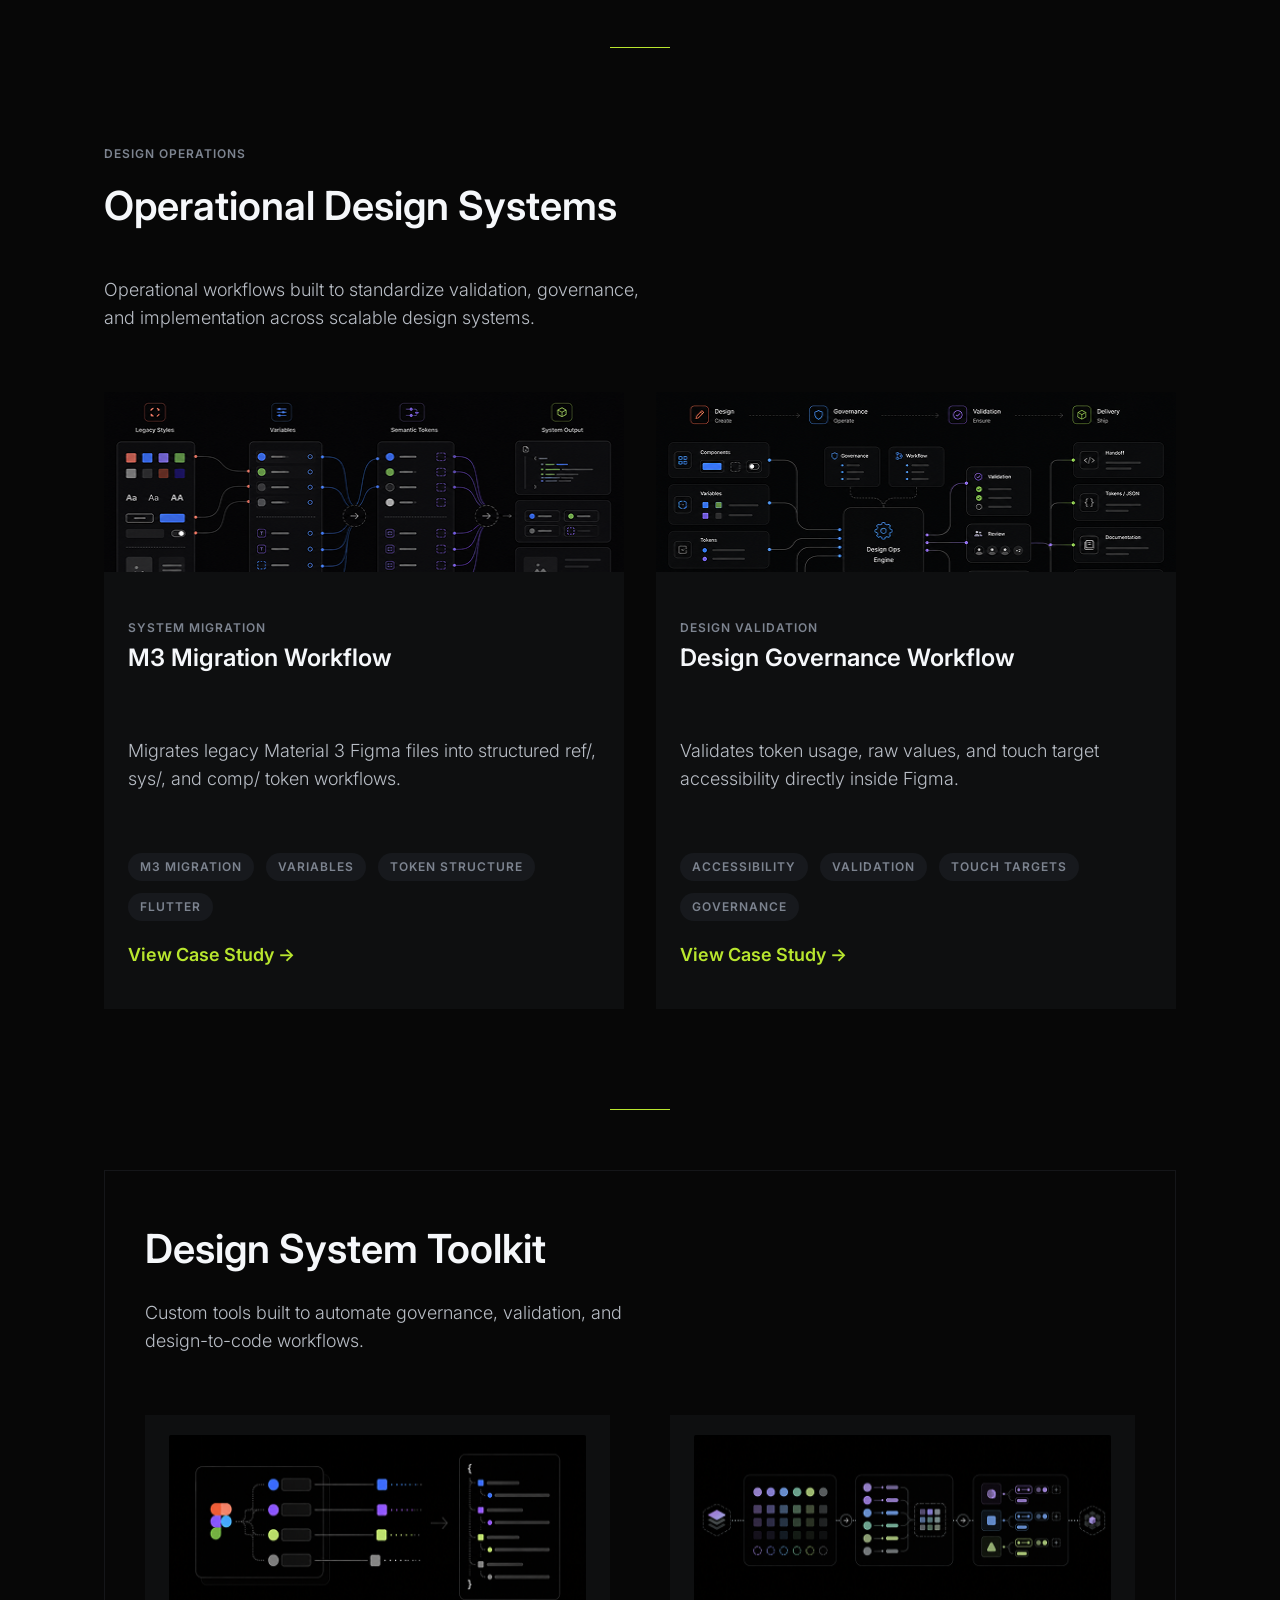
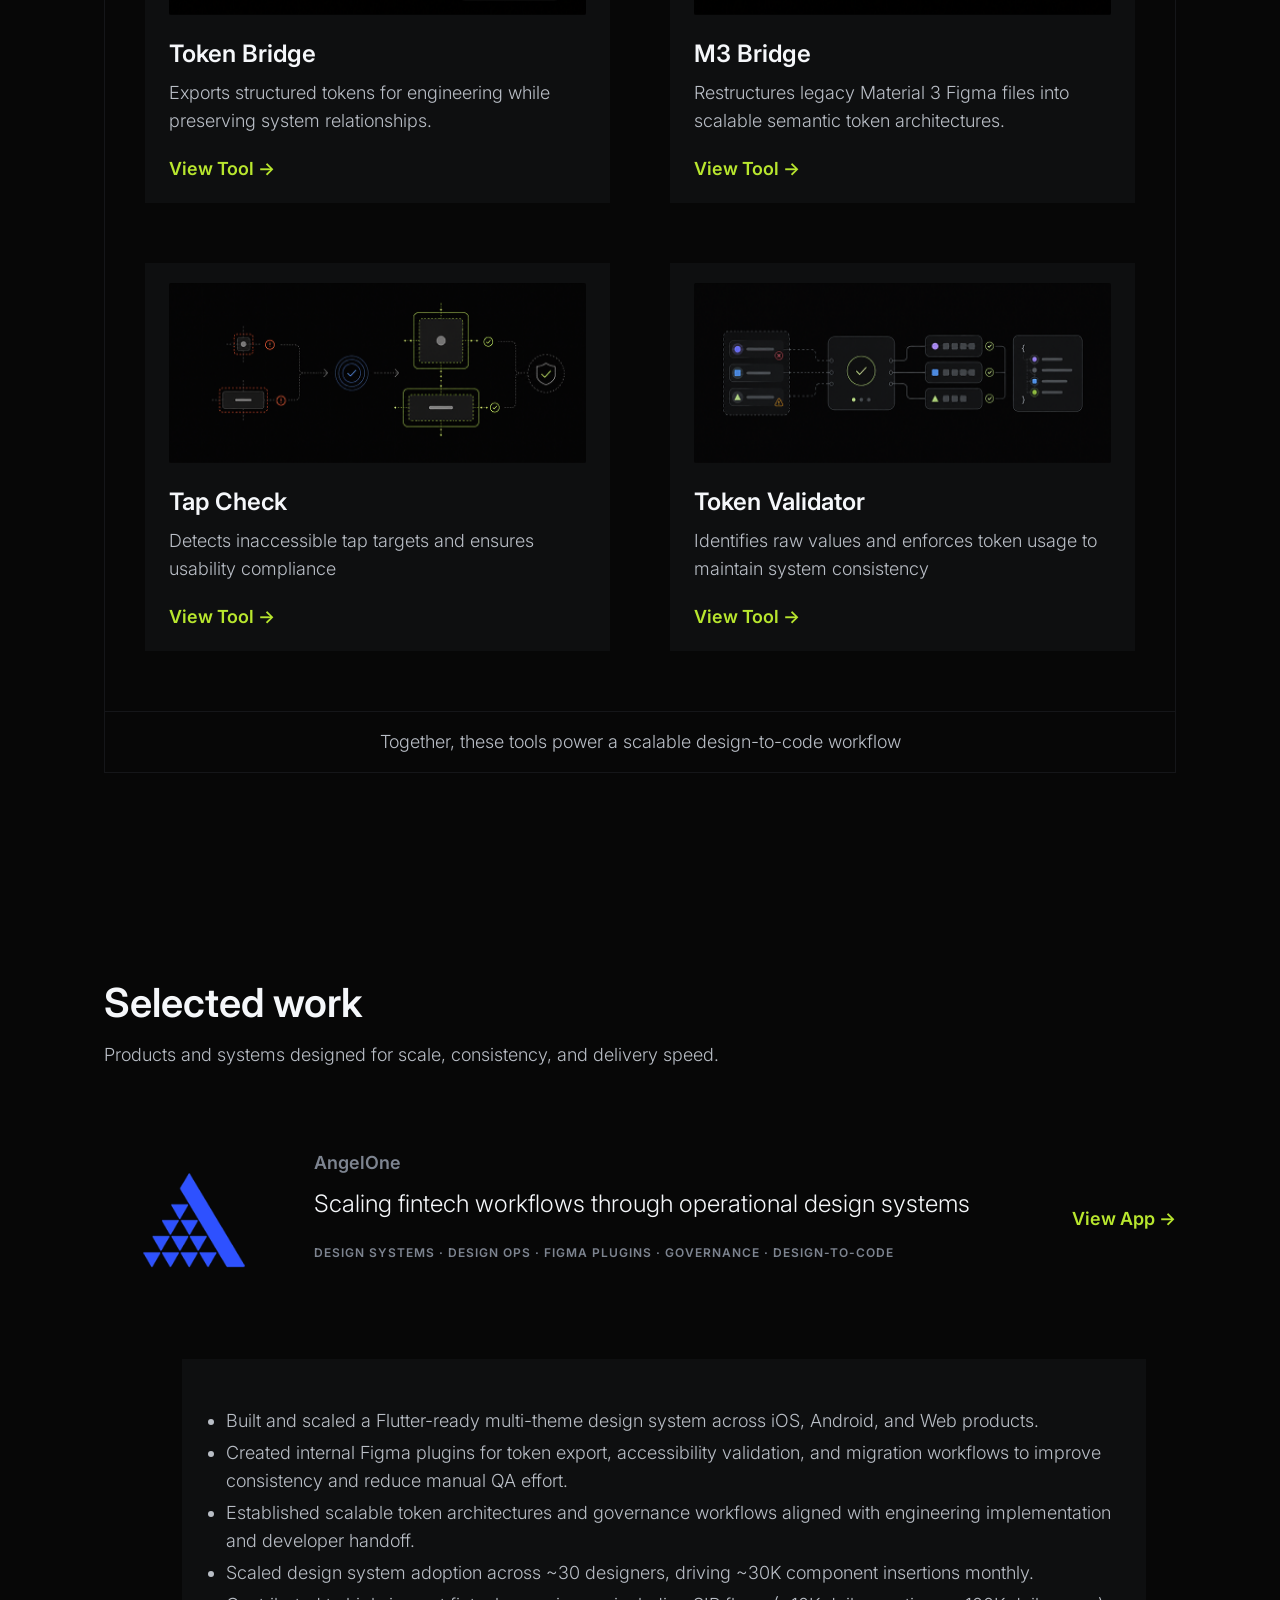
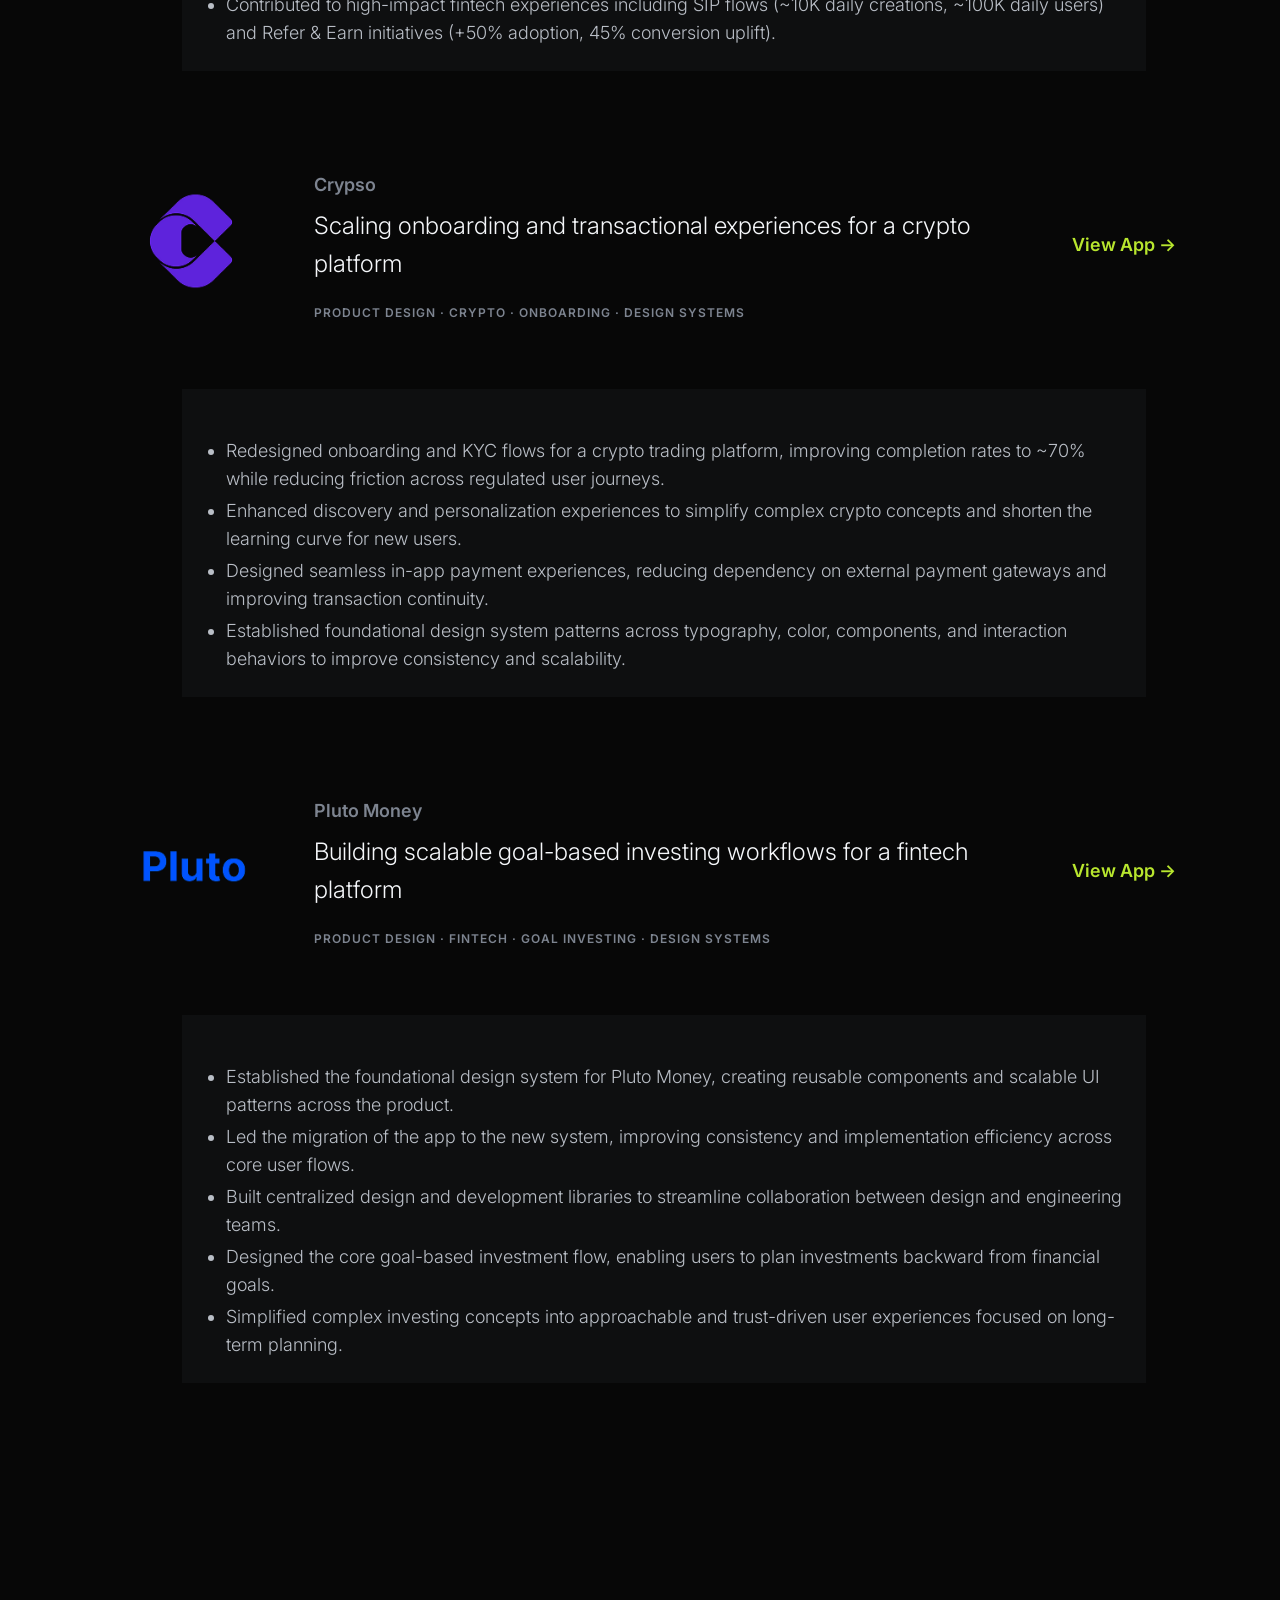
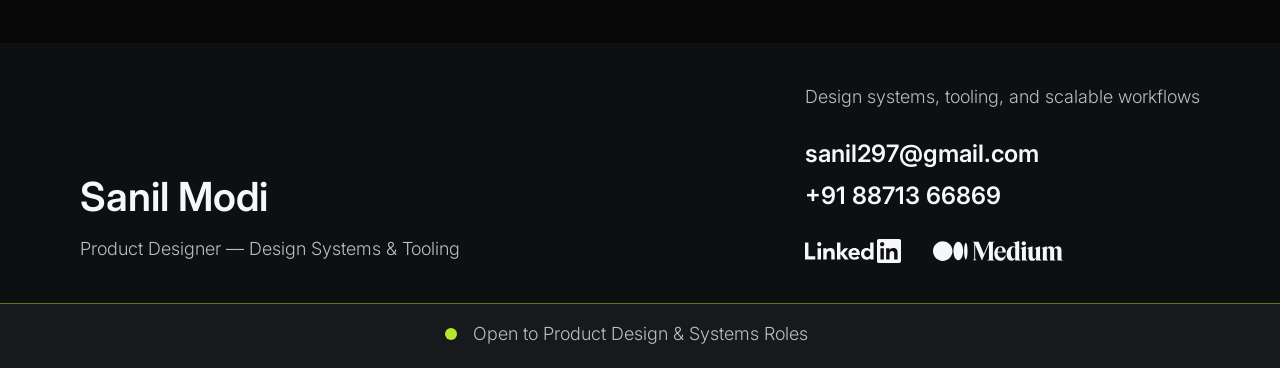
==== commit 69fe004d: "case study added" ====
--- a/index.html
+++ b/index.html
@@ -37,7 +37,7 @@
         </div>
     </header>
 
-    <div class="page-container">
+    <div class="page-container margin-bottom-160">
 
         <!-- HERO -->
 
@@ -189,9 +189,9 @@
 
                         </div>
 
-                        <!-- <a href="#" class="work-link lbl18-bld margin-top-100">
+                        <a href="/m3-migration-workflow" class="work-link lbl18-bld margin-top-100">
                             View Case Study →
-                        </a> -->
+                        </a>
 
                     </div>
 
@@ -226,9 +226,9 @@
 
                         </div>
 
-                        <!-- <a href="#" class="work-link lbl18-bld margin-top-100">
+                        <a href="/design-governance-workflow" class="work-link lbl18-bld margin-top-100">
                             View Case Study →
-                        </a> -->
+                        </a>
 
                     </div>
 
@@ -367,149 +367,222 @@
 
                 <div class="work-item">
 
-                    <img src="assets/home_9.png" alt="">
-
-                    <div class="work-content">
+                    <!-- LEFT LOGO -->
+
+                    <div class="work-logo">
+                        <img src="/assets/home_9.png" alt="">
+                    </div>
+
+                    <!-- CENTER CONTENT -->
+
+                    <div class="work-main">
 
                         <p class="section-label margin-bottom-8 lbl18-bld">
                             AngelOne
                         </p>
 
-                        <h3 class="lbl24">
+                        <h3 class="lbl24 margin-bottom-24">
                             Scaling fintech workflows through operational design systems
                         </h3>
 
-                        <p class="mt12">
-                            DESIGN SYSTEMS · DESIGN OPS · FIGMA PLUGINS · GOVERNANCE
-                        </p>
-
-                        <ul class="workflow-list margin-top-40 bdy18 txt2">
-                            <li>
-                                Built and scaled a Flutter-ready multi-theme design system across iOS, Android, and Web
-                                products.
-                            </li>
-                            <li>
-                                Created internal Figma plugins for token export, accessibility validation, and migration
-                                workflows to improve consistency and reduce manual QA effort.
-                            </li>
-                            <li>
-                                Established scalable token architectures and governance workflows aligned with
-                                engineering implementation and developer handoff.
-                            </li>
-                            <li>
-                                Scaled design system adoption across ~30 designers, driving ~30K component insertions
-                                monthly.
-                            </li>
-                            <li>
-                                Contributed to high-impact fintech experiences including SIP flows (~10K daily
-                                creations, ~100K daily users) and Refer & Earn initiatives (+50% adoption, 45%
-                                conversion uplift).
-                            </li>
-                        </ul>
-                    </div>
-
-                    <a href="https://play.google.com/store/apps/details?id=com.msf.angelmobile&hl=en_IN" target="_blank"
-                        class="work-link lbl18-bld">
-                        View App →
-                    </a>
+                        <p class="mt12 txt3">
+                            DESIGN SYSTEMS · DESIGN OPS · FIGMA PLUGINS · GOVERNANCE · DESIGN-TO-CODE
+                        </p>
+
+                    </div>
+
+                    <!-- RIGHT CTA -->
+
+                    <div class="work-cta">
+
+                        <a href="https://play.google.com/store/apps/details?id=com.msf.angelmobile&hl=en_IN"
+                            target="_blank" class="work-link lbl18-bld">
+                            View App →
+                        </a>
+
+                    </div>
+
+                </div>
+
+                <!-- FULL WIDTH DETAILS -->
+
+                <div class="work-detail-card">
+
+                    <ul class="workflow-list bdy18 txt2">
+
+                        <li>
+                            Built and scaled a Flutter-ready multi-theme design system across iOS, Android, and Web
+                            products.
+                        </li>
+
+                        <li>
+                            Created internal Figma plugins for token export, accessibility validation, and migration
+                            workflows to improve consistency and reduce manual QA effort.
+                        </li>
+                        <li>
+                            Established scalable token architectures and governance workflows aligned with
+                            engineering implementation and developer handoff.
+                        </li>
+                        <li>
+                            Scaled design system adoption across ~30 designers, driving ~30K component insertions
+                            monthly.
+                        </li>
+                        <li>
+                            Contributed to high-impact fintech experiences including SIP flows (~10K daily
+                            creations, ~100K daily users) and Refer & Earn initiatives (+50% adoption, 45%
+                            conversion uplift).
+                        </li>
+
+                    </ul>
 
                 </div>
 
 
                 <div class="work-item">
 
-                    <img src="assets/home_10.png" alt="">
-
-                    <div class="work-content">
+                    <!-- LEFT LOGO -->
+
+                    <div class="work-logo">
+                        <img src="/assets/home_10.png" alt="">
+                    </div>
+
+                    <!-- CENTER CONTENT -->
+
+                    <div class="work-main">
+
                         <p class="section-label margin-bottom-8 lbl18-bld">
                             Crypso
                         </p>
 
-                        <h3 class="lbl24">
+                        <h3 class="lbl24 margin-bottom-24">
                             Scaling onboarding and transactional experiences for a crypto platform
                         </h3>
 
-                        <p class="mt12">
+                        <p class="mt12 txt3">
                             PRODUCT DESIGN · CRYPTO · ONBOARDING · DESIGN SYSTEMS
                         </p>
 
-                        <ul class="workflow-list margin-top-40 bdy18 txt2">
-                            <li>
-                                Redesigned onboarding and KYC flows for a crypto trading platform, improving completion
-                                rates to ~70% while reducing friction across regulated user journeys.
-                            </li>
-                            <li>
-                                Enhanced discovery and personalization experiences to simplify complex crypto concepts
-                                and shorten the learning curve for new users.
-                            </li>
-                            <li>
-                                Designed seamless in-app payment experiences, reducing dependency on external payment
-                                gateways and improving transaction continuity.
-                            </li>
-                            <li>
-                                Established foundational design system patterns across typography, color, components,
-                                and interaction behaviors to improve consistency and scalability.
-                            </li>
-                        </ul>
-                    </div>
-
-                    <a href="https://www.crypsoapp.com/" target="_blank" class="work-link lbl18-bld">
-                        View App →
-                    </a>
+                    </div>
+
+                    <!-- RIGHT CTA -->
+
+                    <div class="work-cta">
+
+                        <a href="https://www.crypsoapp.com/" target="_blank" class="work-link lbl18-bld">
+                            View App →
+                        </a>
+
+                    </div>
+
+                </div>
+
+                <!-- FULL WIDTH DETAILS -->
+
+                <div class="work-detail-card">
+
+                    <ul class="workflow-list bdy18 txt2">
+
+                        <li>
+                            Redesigned onboarding and KYC flows for a crypto trading platform, improving completion
+                            rates to ~70% while reducing friction across regulated user journeys.
+                        </li>
+
+                        <li>
+                            Enhanced discovery and personalization experiences to simplify complex crypto concepts
+                            and shorten the learning curve for new users.
+                        </li>
+
+                        <li>
+                            Designed seamless in-app payment experiences, reducing dependency on external payment
+                            gateways and improving transaction continuity.
+                        </li>
+
+                        <li>
+                            Established foundational design system patterns across typography, color, components,
+                            and interaction behaviors to improve consistency and scalability.
+                        </li>
+
+                    </ul>
 
                 </div>
 
 
                 <div class="work-item">
 
-                    <img src="assets/home_11.png" alt="">
-
-                    <div class="work-content">
+                    <!-- LEFT LOGO -->
+
+                    <div class="work-logo">
+                        <img src="/assets/home_11.png" alt="">
+                    </div>
+
+                    <!-- CENTER CONTENT -->
+
+                    <div class="work-main">
+
                         <p class="section-label margin-bottom-8 lbl18-bld">
                             Pluto Money
                         </p>
 
-                        <h3 class="lbl24">
+                        <h3 class="lbl24 margin-bottom-24">
                             Building scalable goal-based investing workflows for a fintech platform
                         </h3>
 
-                        <p class="mt12">
-                            PRODUCT DESIGN · FINTECH · GOAL INVESTING · DESIGN SYSTEMS · DESIGN-TO-CODE
-                        </p>
-
-                        <ul class="workflow-list margin-top-40 bdy18 txt2">
-                            <li>
-                                Established the foundational design system for Pluto Money, creating reusable components
-                                and scalable UI patterns across the product.
-                            </li>
-                            <li>
-                                Led the migration of the app to the new system, improving consistency and implementation
-                                efficiency across core user flows.
-                            </li>
-                            <li>
-                                Built centralized design and development libraries to streamline collaboration between
-                                design and engineering teams.
-                            </li>
-                            <li>
-                                Designed the core goal-based investment flow, enabling users to plan investments
-                                backward from financial goals and timelines through a reverse SIP-style experience.
-                            </li>
-                            <li>
-                                Simplified complex investing concepts into approachable and trust-driven user
-                                experiences focused on long-term financial planning.
-                            </li>
-                        </ul>
-                    </div>
-
-                    <a href="https://plutomoney.in/" target="_blank" class="work-link lbl18-bld">
-                        View App →
-                    </a>
-
-                </div>
-
-            </div>
-
-        </section>
+                        <p class="mt12 txt3">
+                            PRODUCT DESIGN · FINTECH · GOAL INVESTING · DESIGN SYSTEMS
+                        </p>
+
+                    </div>
+
+                    <!-- RIGHT CTA -->
+
+                    <div class="work-cta">
+
+                        <a href="https://plutomoney.in/" target="_blank" class="work-link lbl18-bld">
+                            View App →
+                        </a>
+
+                    </div>
+
+                </div>
+
+                <!-- FULL WIDTH DETAILS -->
+
+                <div class="work-detail-card">
+
+                    <ul class="workflow-list bdy18 txt2">
+
+                        <li>
+                            Established the foundational design system for Pluto Money,
+                            creating reusable components and scalable UI patterns
+                            across the product.
+                        </li>
+
+                        <li>
+                            Led the migration of the app to the new system,
+                            improving consistency and implementation efficiency
+                            across core user flows.
+                        </li>
+
+                        <li>
+                            Built centralized design and development libraries
+                            to streamline collaboration between design and engineering teams.
+                        </li>
+
+                        <li>
+                            Designed the core goal-based investment flow,
+                            enabling users to plan investments backward from financial goals.
+                        </li>
+
+                        <li>
+                            Simplified complex investing concepts into approachable
+                            and trust-driven user experiences focused on long-term planning.
+                        </li>
+
+                    </ul>
+
+                </div>
+
+            </div>
 
     </div>
 
--- a/style.css
+++ b/style.css
@@ -135,6 +135,9 @@
     width: 100%;
     display: block;
     object-fit: cover;
+    image-rendering: auto;
+    backface-visibility: hidden;
+    transform: translateZ(0);
 }
 
 
@@ -192,7 +195,7 @@
     font-weight: var(--fw-semibold);
 }
 
-.bdy18-bold {
+.bdy18-bld {
     font-size: var(--bdy18);
     line-height: var(--lh-28);
     font-weight: var(--fw-semibold);
@@ -368,32 +371,6 @@
 
     transform: translateX(-50%) rotate(45deg);
 }
-/* .hero-scroll {
-    display: flex;
-    justify-content: center;
-    margin-top: 80px;
-}
-
-.scroll-arrow {
-    position: relative;
-    display: inline-block;
-    width: 2px;
-    height: 50px;
-    background: var(--txt1);
-    text-decoration: none;
-}
-
-.scroll-arrow::after {
-    content: "";
-    position: absolute;
-    bottom: 0;
-    left: 50%;
-    width: 10px;
-    height: 10px;
-    border-right: 2px solid var(--txt1);
-    border-bottom: 2px solid var(--txt1);
-    transform: translateX(-50%) rotate(45deg);
-} */
 
 .hero-image {
     flex: 0 0 40%;
@@ -616,34 +593,49 @@
 
 .work-item {
     display: grid;
-    grid-template-columns: 140px 1fr auto;
-    gap: 40px;
+    grid-template-columns: 180px 1fr auto;
+    gap: 30px;
     align-items: start;
 }
 
-.work-item img {
-    height: 120px;
+/* LOGO */
+
+.work-logo {
+    display: flex;
+    justify-content: center;
+}
+
+.work-logo img {
+    width: 152px;
+    height: 140px;
     object-fit: cover;
 }
 
-.work-content h3 {
-    margin: 8px 0 24px;
-}
-
-.work-content span {
-    color: var(--highlight);
-    display: block;
-    margin-bottom: 20px;
-}
-
-.work-content p {
-    color: var(--txt3);
-    max-width: 700px;
+/* CENTER */
+
+.work-main h3 {
+    color: var(--txt1);
+}
+
+/* CTA */
+
+.work-cta {
+    align-self: center;
 }
 
 .work-link {
     color: var(--highlight);
     white-space: nowrap;
+}
+
+/* DETAIL CARD */
+
+.work-detail-card {
+    width: 90%;
+    background: var(--bg2);
+    padding: 24px;
+    margin: -30px 0px 0px 48px;
+    align-self: center;
 }
 
 
@@ -809,7 +801,7 @@
     .nav-links span {
         display: none;
     }
-    
+
     .nav-links.active {
         display: flex;
     }
@@ -915,9 +907,9 @@
 }
 
 .workflow-caption {
-    margin-top: 16px;
     color: var(--txt3);
     font-size: 12px;
+    text-align: center;
 }
 
 .insight-divider-na {
@@ -1206,6 +1198,10 @@
     margin-bottom: 20px;
 }
 
+.margin-bottom-24 {
+    margin-bottom: 24px;
+}
+
 .margin-bottom-40 {
     margin-bottom: var(--space-40);
 }
@@ -1226,6 +1222,14 @@
     margin-bottom: var(--space-160);
 }
 
+.margin-top-0 {
+    margin-top: 0px;
+}
+
+.margin-top-16 {
+    margin-top: 16px !important;
+}
+
 .margin-top-20 {
     margin-top: 20px;
 }
@@ -1240,6 +1244,10 @@
 
 .margin-top-60 {
     padding-top: 60px;
+}
+
+.margin-top-70 {
+    padding-top: 70px;
 }
 
 .margin-top-80 {
